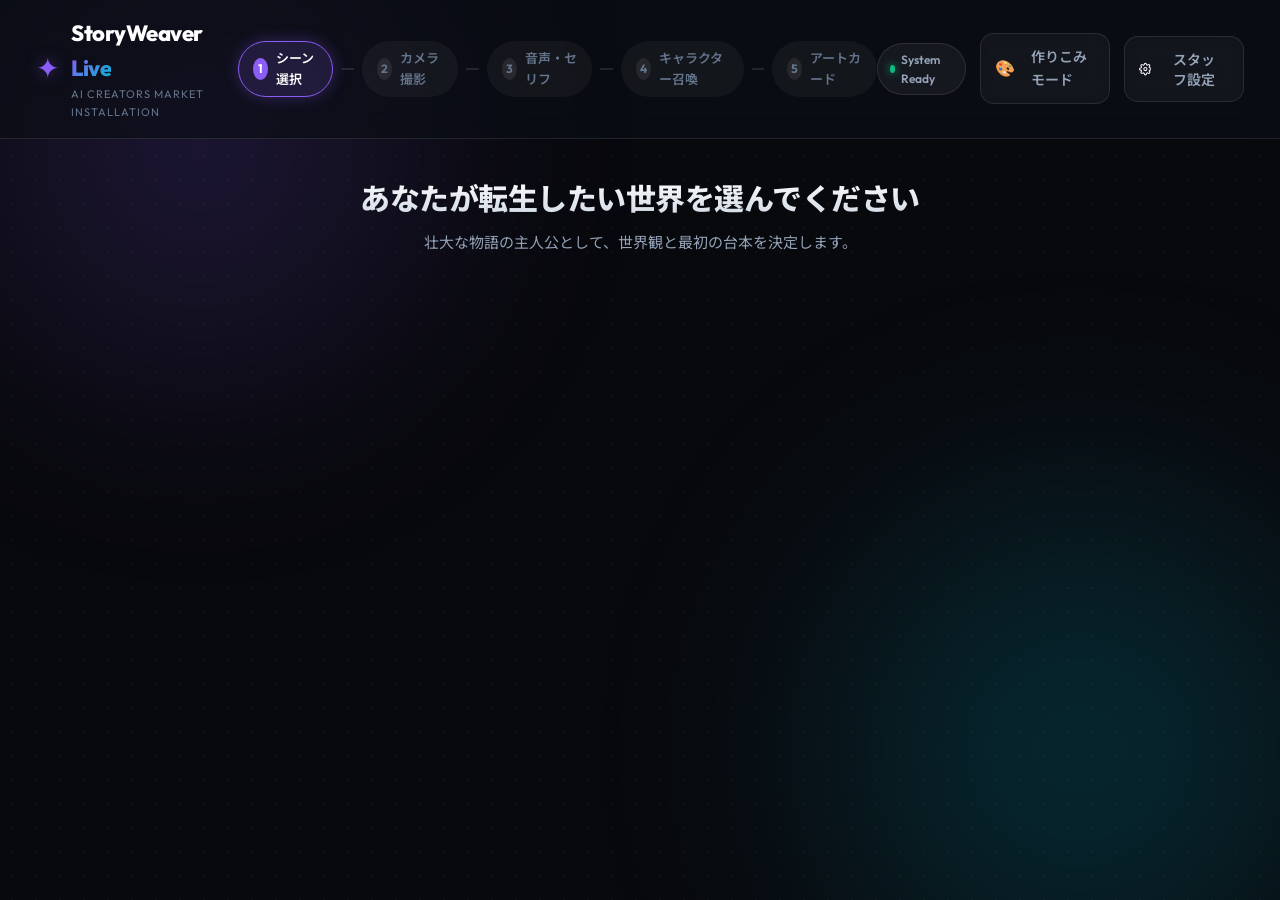
==== static/index.html @ 919676be "feat: Phase 3 FastAPI 2段階API (Gate 3 ALL PASS)・Phase 4 UI/作りこみワークベンチ・12感情モード・運用マニュアル追加、開発ログ第20-24期と現" ====
<!DOCTYPE html>
<html lang="ja">
<head>
  <meta charset="UTF-8">
  <meta name="viewport" content="width=device-width, initial-scale=1.0">
  <title>StoryWeaver Live — リアルタイム顔転生＆台本朗読AIインスタレーション</title>
  <meta name="description" content="来場者の顔写真と発話音声からリアルタイムにアニメ調キャラクターイラストとセリフ・朗読音声を同時生成する完全ローカル稼働型AIインスタレーション。">
  <link rel="preconnect" href="https://fonts.googleapis.com">
  <link rel="preconnect" href="https://fonts.gstatic.com" crossorigin>
  <link href="https://fonts.googleapis.com/css2?family=Outfit:wght@300;400;600;700;800&family=Noto+Sans+JP:wght@300;400;500;700;900&family=Shippori+Mincho:wght@600;800&display=swap" rel="stylesheet">
  <link rel="stylesheet" href="/static/style.css">
</head>
<body class="theme-dark">
  <div class="app-background">
    <div class="bg-gradient-orb orb-1"></div>
    <div class="bg-gradient-orb orb-2"></div>
    <div class="bg-noise"></div>
  </div>

  <!-- Header -->
  <header class="app-header">
    <div class="header-branding">
      <div class="brand-logo">
        <span class="logo-symbol">✦</span>
        <div class="logo-texts">
          <h1 class="logo-title">StoryWeaver <span>Live</span></h1>
          <span class="logo-sub">AI Creators Market Installation</span>
        </div>
      </div>
    </div>

    <!-- Step Progress Indicator -->
    <nav class="step-navigator" aria-label="体験進行ステップ">
      <ol class="step-list">
        <li class="step-item active" data-step="1">
          <span class="step-num">1</span>
          <span class="step-label">シーン選択</span>
        </li>
        <li class="step-connector"></li>
        <li class="step-item" data-step="2">
          <span class="step-num">2</span>
          <span class="step-label">カメラ撮影</span>
        </li>
        <li class="step-connector"></li>
        <li class="step-item" data-step="3">
          <span class="step-num">3</span>
          <span class="step-label">音声・セリフ</span>
        </li>
        <li class="step-connector"></li>
        <li class="step-item" data-step="4">
          <span class="step-num">4</span>
          <span class="step-label">キャラクター召喚</span>
        </li>
        <li class="step-connector"></li>
        <li class="step-item" data-step="5">
          <span class="step-num">5</span>
          <span class="step-label">アートカード</span>
        </li>
      </ol>
    </nav>

    <!-- Header Actions -->
    <div class="header-actions">
      <div id="vram-status-badge" class="badge badge-subtle">
        <span class="dot dot-success"></span>
        <span id="badge-system-text">System Ready</span>
      </div>
      <a href="/workbench" class="btn btn-icon btn-glass" title="画像の作りこみモード（ワークベンチ）" target="_blank" style="text-decoration:none;">
        <span style="font-size:16px;">🎨</span>
        <span class="btn-text">作りこみモード</span>
      </a>
      <button id="btn-open-staff-settings" class="btn btn-icon btn-glass" title="スタッフ用管理設定">
        <svg width="20" height="20" viewBox="0 0 24 24" fill="none" stroke="currentColor" stroke-width="2" stroke-linecap="round" stroke-linejoin="round">
          <circle cx="12" cy="12" r="3"></circle>
          <path d="M19.4 15a1.65 1.65 0 0 0 .33 1.82l.06.06a2 2 0 0 1 0 2.83 2 2 0 0 1-2.83 0l-.06-.06a1.65 1.65 0 0 0-1.82-.33 1.65 1.65 0 0 0-1 1.51V21a2 2 0 0 1-2 2 2 2 0 0 1-2-2v-.09A1.65 1.65 0 0 0 9 19.4a1.65 1.65 0 0 0-1.82.33l-.06.06a2 2 0 0 1-2.83 0 2 2 0 0 1 0-2.83l.06-.06a1.65 1.65 0 0 0 .33-1.82 1.65 1.65 0 0 0-1.51-1H3a2 2 0 0 1-2-2 2 2 0 0 1 2-2h.09A1.65 1.65 0 0 0 4.6 9a1.65 1.65 0 0 0-.33-1.82l-.06-.06a2 2 0 0 1 0-2.83 2 2 0 0 1 2.83 0l.06.06a1.65 1.65 0 0 0 1.82.33H9a1.65 1.65 0 0 0 1-1.51V3a2 2 0 0 1 2-2 2 2 0 0 1 2 2v.09a1.65 1.65 0 0 0 1 1.51 1.65 1.65 0 0 0 1.82-.33l.06-.06a2 2 0 0 1 2.83 0 2 2 0 0 1 0 2.83l-.06.06a1.65 1.65 0 0 0-.33 1.82V9a1.65 1.65 0 0 0 1.51 1H21a2 2 0 0 1 2 2 2 2 0 0 1-2 2h-.09a1.65 1.65 0 0 0-1.51 1z"></path>
        </svg>
        <span class="btn-text">スタッフ設定</span>
      </button>
    </div>
  </header>

  <!-- Main Wizard Content -->
  <main class="wizard-container">

    <!-- STEP 1: シーン選択 -->
    <section id="step-1-scene" class="wizard-step active">
      <div class="step-header text-center">
        <h2 class="step-title">あなたが転生したい世界を選んでください</h2>
        <p class="step-desc">壮大な物語の主人公として、世界観と最初の台本を決定します。</p>
      </div>

      <div id="scenes-grid" class="scenes-grid">
        <!-- 動的描画 (JavaScript) -->
      </div>
    </section>

    <!-- STEP 2: カメラ撮影 -->
    <section id="step-2-camera" class="wizard-step">
      <div class="step-header text-center">
        <h2 class="step-title">カメラに顔を合わせて撮影してください</h2>
        <p class="step-desc">頭部と輪郭をガイド枠に合わせることで、アニメへの転生精度が格段に向上します。</p>
      </div>

      <div class="camera-stage">
        <div class="camera-viewfinder" id="camera-viewfinder">
          <video id="camera-video" autoplay playsinline muted></video>
          <canvas id="camera-canvas" class="hidden"></canvas>
          <img id="camera-snapshot-preview" class="hidden" alt="撮影プレビュー">

          <!-- 頭・肩ガイドオーバーレイ -->
          <div class="guide-overlay" id="guide-overlay">
            <svg class="guide-svg" viewBox="0 0 400 500" preserveAspectRatio="none">
              <!-- コーナーガイド -->
              <path class="guide-corner" d="M 30,70 L 30,30 L 70,30" />
              <path class="guide-corner" d="M 370,70 L 370,30 L 330,30" />
              <path class="guide-corner" d="M 30,430 L 30,470 L 70,470" />
              <path class="guide-corner" d="M 370,430 L 370,470 L 330,470" />
              
              <!-- 頭部シルエット（楕円） -->
              <ellipse cx="200" cy="180" rx="90" ry="120" class="guide-head" />
              <!-- 首・肩ライン -->
              <path d="M 160,290 C 140,340 70,370 20,410 L 20,490 L 380,490 L 380,410 C 330,370 260,340 240,290 Z" class="guide-shoulders" />
            </svg>
            <div class="guide-tip">
              <span class="guide-icon">👤</span>
              <span class="guide-text">枠に頭と肩を合わせて正面を向いてください</span>
            </div>
          </div>

          <!-- カウントダウン演出 -->
          <div id="camera-countdown" class="camera-countdown hidden">3</div>
        </div>

        <div class="camera-controls">
          <button id="btn-switch-camera" class="btn btn-secondary btn-icon" title="カメラ切替">
            <svg width="20" height="20" viewBox="0 0 24 24" fill="none" stroke="currentColor" stroke-width="2"><path d="M23 4v6h-6M1 20v-6h6M3.51 9a9 9 0 0 1 14.85-3.36L23 10M1 14l4.64 4.36A9 9 0 0 0 20.49 15"/></svg>
            <span>カメラ切替</span>
          </button>

          <button id="btn-take-photo" class="btn btn-primary btn-large btn-shutter">
            <span class="shutter-circle"></span>
            <span class="btn-text">撮影する</span>
          </button>

          <div id="camera-review-actions" class="review-actions hidden">
            <button id="btn-retake-photo" class="btn btn-glass">撮り直す</button>
            <button id="btn-confirm-photo" class="btn btn-primary btn-glow">この写真で決定 ➔</button>
          </div>
        </div>
      </div>
    </section>

    <!-- STEP 3: 台本表示・録音 ＆ セリフ編集 -->
    <section id="step-3-audio" class="wizard-step">
      <div class="step-header text-center">
        <h2 class="step-title">セリフを魂を込めて発声してください</h2>
        <p class="step-desc">声の熱量・感情・音量をAIがリアルタイム解析し、キャラクターの表情へと宿します。</p>
      </div>

      <!-- VLM 非同期解析中通知バナー -->
      <div id="vlm-status-banner" class="vlm-banner">
        <div class="spinner-small"></div>
        <span id="vlm-banner-text">裏側であなたの外見特徴（髪型・生え際・眼鏡）をAI解析中...</span>
      </div>

      <div class="audio-studio-layout">
        <!-- 左側: シーン情報 & 録音スタジオ -->
        <div class="studio-card audio-recorder-card">
          <div class="card-chip" id="current-scene-chip">シーン: 覚醒の剣士</div>

          <!-- 録音操作エリア -->
          <div class="recorder-core">
            <div class="record-pulse-container">
              <button id="btn-record-toggle" class="btn-record-main">
                <div class="record-icon-wrapper">
                  <svg class="icon-mic" width="36" height="36" viewBox="0 0 24 24" fill="none" stroke="currentColor" stroke-width="2" stroke-linecap="round" stroke-linejoin="round">
                    <path d="M12 2a3 3 0 0 0-3 3v7a3 3 0 0 0 6 0V5a3 3 0 0 0-3-3z"></path>
                    <path d="M19 10v2a7 7 0 0 1-14 0v-2"></path>
                    <line x1="12" y1="19" x2="12" y2="22"></line>
                    <line x1="8" y1="22" x2="16" y2="22"></line>
                  </svg>
                  <span class="icon-stop hidden">■</span>
                </div>
              </button>
            </div>

            <div class="record-status-label" id="record-status-label">マイクボタンを押して発声開始</div>
            <div class="record-timer" id="record-timer">00:00</div>

            <!-- リアルタイムオーディオビジュアライザー -->
            <div class="visualizer-wrapper">
              <canvas id="audio-visualizer-canvas" width="400" height="60"></canvas>
            </div>

            <!-- 音声解析結果バッジ (解析後表示) -->
            <div id="audio-analysis-result" class="audio-analysis-result hidden">
              <!-- 従来モード (standard) 表示 -->
              <div id="result-standard-container" class="result-standard-container">
                <div class="analysis-badge" id="emotion-badge">
                  <span class="badge-icon" id="emotion-badge-icon">🔥</span>
                  <span class="badge-label" id="emotion-badge-label">BURNING</span>
                </div>
                <div class="analysis-meter-info">
                  <span>ピーク音量: <strong id="analysis-rms-text">-10.2 dBFS</strong></span>
                  <span class="threshold-tag" id="analysis-threshold-tag">閾値突破</span>
                </div>
              </div>

              <!-- 12感情・色気モード (detailed_12) 表示 -->
              <div id="result-detailed-container" class="result-detailed-container hidden">
                <div class="detailed-emo-header">
                  <span class="detailed-title">✨ 検出された感情・色気（上位2特性）</span>
                  <span class="analysis-time-badge" id="detailed-analysis-time">0.3s</span>
                </div>

                <div class="top-emotions-row">
                  <!-- Top-1 感情 -->
                  <div class="top-emo-card primary-emo" id="top1-emo-card">
                    <div class="emo-card-header">
                      <span class="emo-card-rank">TOP 1</span>
                      <span class="emo-card-score"><strong id="top1-score">88.5</strong> pt</span>
                    </div>
                    <div class="emo-card-main">
                      <span class="emo-card-icon" id="top1-icon">💋</span>
                      <span class="emo-card-name" id="top1-name">色気・官能</span>
                    </div>
                    <div class="emo-bar-track">
                      <div class="emo-bar-fill primary-fill" id="top1-bar"></div>
                    </div>
                  </div>

                  <!-- Top-2 感情 -->
                  <div class="top-emo-card secondary-emo" id="top2-emo-card">
                    <div class="emo-card-header">
                      <span class="emo-card-rank">TOP 2</span>
                      <span class="emo-card-score"><strong id="top2-score">76.2</strong> pt</span>
                    </div>
                    <div class="emo-card-main">
                      <span class="emo-card-icon" id="top2-icon">💖</span>
                      <span class="emo-card-name" id="top2-name">愛情・親愛</span>
                    </div>
                    <div class="emo-bar-track">
                      <div class="emo-bar-fill secondary-fill" id="top2-bar"></div>
                    </div>
                  </div>
                </div>

                <!-- 詳細アコーディオン展開ボタン -->
                <button type="button" id="btn-toggle-detailed-metrics" class="btn btn-text btn-small btn-toggle-metrics">
                  <span>📊 7つの基礎指標 ＆ 12感情全スコアを表示</span>
                  <span class="accordion-arrow">▼</span>
                </button>

                <!-- 折りたたみ詳細パネル -->
                <div id="detailed-metrics-panel" class="detailed-metrics-panel hidden">
                  <div class="metrics-block">
                    <h5 class="metrics-block-title">7つの基礎指標 (基準=50pt)</h5>
                    <div class="f7-grid" id="f7-metrics-grid">
                      <!-- 動的描画 (JavaScript) -->
                    </div>
                  </div>

                  <div class="metrics-block">
                    <h5 class="metrics-block-title">12感情・色気スコア一覧</h5>
                    <div class="e12-list" id="e12-metrics-list">
                      <!-- 動的描画 (JavaScript) -->
                    </div>
                  </div>
                </div>
              </div>
            </div>
          </div>
        </div>

        <!-- 右側: セリフ確認・自由編集 -->
        <div class="studio-card script-editor-card">
          <div class="editor-header">
            <h3 class="editor-title">セリフの決定・自由編集</h3>
            <span class="editor-sub">音声認識テキストまたは手動タイピングで自由に修正できます</span>
          </div>

          <div class="script-input-wrapper">
            <textarea id="script-input-textarea" rows="4" placeholder="ここにセリフが表示・入力されます..."></textarea>
            <div class="script-tools">
              <button id="btn-reset-script" class="btn btn-text btn-small">初期台本に戻す</button>
              <span id="script-char-count" class="char-count">0 文字</span>
            </div>
          </div>

          <div class="editor-tips">
            <span class="tip-icon">💡</span>
            <span class="tip-text">感情を込めて大声で叫ぶと、より気迫に満ちた迫真のイラストに変化します！</span>
          </div>

          <div class="studio-actions">
            <button id="btn-back-to-camera" class="btn btn-glass">◀ 撮影に戻る</button>
            <button id="btn-start-generation" class="btn btn-primary btn-large btn-glow">この内容でキャラクターを召喚！ ➔</button>
          </div>
        </div>
      </div>
    </section>

    <!-- STEP 4: キャラクター召喚中（生成演出） -->
    <section id="step-4-generating" class="wizard-step">
      <div class="generating-stage">
        <!-- 召喚陣 / ルーンサークル -->
        <div class="magic-circle-container" id="magic-circle-container">
          <div class="magic-circle outer-ring"></div>
          <div class="magic-circle middle-runes"></div>
          <div class="magic-circle inner-star"></div>
          <div class="summon-orb" id="summon-orb">
            <div class="orb-core"></div>
            <div class="orb-particles"></div>
          </div>
        </div>

        <div class="generating-texts">
          <div class="emotion-glow-tag" id="generating-emotion-tag">🔥 BURNING MODE</div>
          <h2 class="generating-title" id="generating-status-title">顔特徴と魂のセリフを錬成中...</h2>
          <p class="generating-desc" id="generating-status-desc">Animagine XL & InstantID 高精細パイプラインが稼働しています（最大約2分）</p>

          <!-- プログレスバー -->
          <div class="progress-bar-track">
            <div class="progress-bar-fill" id="generating-progress-fill"></div>
          </div>

          <div class="pipeline-steps">
            <div class="p-step active" id="p-step-1">外見特徴抽出</div>
            <div class="p-arrow">➔</div>
            <div class="p-step active" id="p-step-2">音声・感情解析</div>
            <div class="p-arrow">➔</div>
            <div class="p-step running" id="p-step-3">SDXL 構図生成</div>
            <div class="p-arrow">➔</div>
            <div class="p-step" id="p-step-4">FaceDetailer 表情彫刻</div>
          </div>
        </div>
      </div>
    </section>

    <!-- STEP 5: 完成アートカード表示 ＆ 保存・印刷 -->
    <section id="step-5-card" class="wizard-step">
      <div class="step-header text-center no-print">
        <h2 class="step-title">あなたのアニメ転生キャラクターが誕生しました！</h2>
        <p class="step-desc">記念カードをダウンロード保存またはその場でプリントアウトできます。</p>
      </div>

      <div class="card-display-layout">
        <!-- アートカード本体（印刷対象） -->
        <div class="art-card" id="printable-art-card">
          <div class="card-inner-frame">
            <!-- イラスト部分 -->
            <div class="card-illustration-wrapper">
              <img id="generated-card-image" class="card-image" src="" alt="生成イラスト">
              <div class="card-emotion-watermark" id="card-emotion-badge">BURNING</div>
            </div>

            <!-- キャプション・セリフエリア -->
            <div class="card-caption-container">
              <div class="card-header-row">
                <span class="card-scene-title" id="card-scene-title">覚醒の剣士</span>
                <span class="card-brand">StoryWeaver Live</span>
              </div>
              <blockquote class="card-dialogue-quote">
                <span class="quote-mark">“</span>
                <span class="card-script-text" id="card-script-text">まだだ…俺は絶対に諦めない</span>
                <span class="quote-mark">”</span>
              </blockquote>
              <div class="card-footer-row">
                <span class="card-meta-date" id="card-meta-date">2026.10.23 AI Creators Market</span>
                <span class="card-meta-inst">Insta-ID: SW-7749</span>
              </div>
            </div>
          </div>
        </div>

        <!-- コントロールパネル -->
        <div class="card-actions-panel no-print">
          <div class="panel-section">
            <h3 class="panel-title">作品のお持ち帰り</h3>
            <div class="panel-buttons">
              <button id="btn-download-card" class="btn btn-primary btn-large btn-glow">
                <svg width="20" height="20" viewBox="0 0 24 24" fill="none" stroke="currentColor" stroke-width="2"><path d="M21 15v4a2 2 0 0 1-2 2H5a2 2 0 0 1-2-2v-4M7 10l5 5 5-5M12 15V3"/></svg>
                <span>PNG アートカード保存</span>
              </button>

              <button id="btn-print-card" class="btn btn-secondary btn-large">
                <svg width="20" height="20" viewBox="0 0 24 24" fill="none" stroke="currentColor" stroke-width="2"><polyline points="6 9 6 2 18 2 18 9"></polyline><path d="M6 18H4a2 2 0 0 1-2-2v-5a2 2 0 0 1 2-2h16a2 2 0 0 1 2 2v5a2 2 0 0 1-2 2h-2"></path><rect x="6" y="14" width="12" height="8"></rect></svg>
                <span>その場で印刷する</span>
              </button>
            </div>
          </div>

          <div class="panel-section">
            <h3 class="panel-title">次の来場者へ</h3>
            <button id="btn-restart-experience" class="btn btn-glass btn-large">
              <span>↻ もう一度あそぶ / 最初の画面へ</span>
            </button>
          </div>
        </div>
      </div>
    </section>

  </main>

  <!-- スタッフ用管理設定モーダル -->
  <div id="staff-modal" class="modal-backdrop hidden">
    <div class="modal-dialog">
      <div class="modal-header">
        <div class="modal-title-group">
          <h2 class="modal-title">⚙ スタッフ管理設定（現場調整用）</h2>
          <span class="modal-sub">シーンプロンプト編集・マイク閾値キャリブレーション</span>
        </div>
        <button id="btn-close-staff-modal" class="btn-close" aria-label="閉じる">&times;</button>
      </div>

      <div class="modal-tabs">
        <button class="modal-tab active" data-tab="tab-devices">マイク ＆ カメラ設定</button>
        <button class="modal-tab" data-tab="tab-scenes">シーン作り込み (CRUD)</button>
        <button class="modal-tab" data-tab="tab-system">システム稼働状態</button>
      </div>

      <div class="modal-body">
        <!-- タブ1: デバイス & マイク設定 -->
        <div id="tab-devices" class="tab-pane active">
          <div class="form-group">
            <label for="select-camera" class="form-label">使用カメラ (videoinput)</label>
            <select id="select-camera" class="form-select"></select>
          </div>

          <div class="form-group">
            <label for="select-mic" class="form-label">使用マイク (audioinput)</label>
            <select id="select-mic" class="form-select"></select>
          </div>

          <!-- 感情分析モード設定 -->
          <div class="form-group mode-selection-group">
            <label for="select-emotion-mode" class="form-label">感情分析エンジン・モード切替</label>
            <select id="select-emotion-mode" class="form-select">
              <option value="standard">従来モード（SenseVoice + 声量5段階判定：BURNING / COOL等）</option>
              <option value="detailed_12">詳細12感情モード（3次元VAD + openSMILE eGeMAPSv02：色気・官能／慈愛等）</option>
            </select>
            <span class="form-hint">※ 「詳細12感情モード」を選択すると、息漏れ・声の柔らかさ・覚醒度から12種類の微細な感情・色気を解析しプロンプトへ反映します。</span>
          </div>

          <div class="calibration-box">
            <h4 class="calib-title">🎙 マイク音量キャリブレーション ＆ BURNING 閾値調整 (従来モード用)</h4>
            <p class="calib-desc">スタッフが実際にマイクへ発声し、どの音量で BURNING（昇格）に判定されるかをテストします。</p>

            <div class="mic-level-meter-wrapper">
              <div class="meter-labels">
                <span>-60 dBFS</span>
                <span id="meter-threshold-label">-12.0 dBFS (閾値)</span>
                <span>0 dBFS</span>
              </div>
              <div class="meter-track">
                <div id="meter-fill" class="meter-fill"></div>
                <div id="meter-threshold-marker" class="meter-threshold-marker"></div>
              </div>
              <div class="meter-readout">
                <span>現在音量: <strong id="meter-current-db">-60.0</strong> dBFS</span>
                <span id="meter-live-verdict" class="verdict-tag verdict-cool">COOL判定</span>
              </div>
            </div>

            <div class="slider-group">
              <label for="slider-burning-threshold" class="slider-label">
                <span>BURNING 昇格閾値: <strong id="slider-threshold-val">-12.0</strong> dBFS</span>
                <span class="slider-hint">（値を下げると小さい声でも BURNING になりやすくなります）</span>
              </label>
              <input type="range" id="slider-burning-threshold" min="-30" max="-5" step="0.5" value="-12">
            </div>

            <button id="btn-save-threshold" class="btn btn-primary">設定を保存 (config.json)</button>
          </div>

          <!-- 12感情棒読みベースライン登録ボックス -->
          <div class="calibration-box baseline-box" id="baseline-calibration-box">
            <h4 class="calib-title">🎯 12感情・色気スコア用 棒読み基準値（ベースライン）登録</h4>
            <p class="calib-desc">
              「詳細12感情モード」では、この棒読み基準値を「50点」とし、来場者の声の変化（吐息・柔らかさ・熱量）を測定します。<br>
              マイクボタンを押し、感情を込めずに平坦なトーンで3.5秒間セリフを発声してください。
            </p>

            <div class="baseline-status-card" id="baseline-status-card">
              <div class="baseline-meta-row">
                <span>登録状態: <strong id="baseline-status-text" class="text-success">登録済み</strong></span>
                <span id="baseline-updated-at" class="meta-sub">最終更新: 未登録</span>
              </div>
              <div class="baseline-preview-chips" id="baseline-preview-chips">
                <!-- JavaScriptで主要基準値を表示 -->
              </div>
            </div>

            <div class="baseline-action-row">
              <button id="btn-record-baseline" class="btn btn-secondary btn-icon">
                <span class="btn-rec-dot"></span>
                <span id="btn-record-baseline-text">マイクで棒読みを録音・登録 (3.5秒)</span>
              </button>
              <div id="baseline-record-progress" class="baseline-progress hidden">
                <div class="spinner-small"></div>
                <span id="baseline-progress-text">録音中... 残り 3 秒</span>
              </div>
            </div>
          </div>
        </div>

        <!-- タブ2: シーン管理 (CRUD) -->
        <div id="tab-scenes" class="tab-pane">
          <div class="scenes-admin-header">
            <span class="admin-caption">展示シーン一覧の追加・編集・削除</span>
            <button id="btn-add-new-scene" class="btn btn-secondary btn-small">+ 新規シーン追加</button>
          </div>

          <div id="admin-scenes-list" class="admin-scenes-list">
            <!-- 動的描画 -->
          </div>

          <div class="admin-actions">
            <button id="btn-save-all-presets" class="btn btn-primary btn-large">シーン一覧を保存 (presets.json)</button>
          </div>
        </div>

        <!-- タブ3: システム情報 -->
        <div id="tab-system" class="tab-pane">
          <div class="sysinfo-grid">
            <div class="sysinfo-card">
              <span class="info-label">SenseVoiceSmall</span>
              <strong class="info-val text-success" id="info-sensevoice">CPU Ready (VRAM 0MB)</strong>
            </div>
            <div class="sysinfo-card">
              <span class="info-label">ComfyUI URL</span>
              <strong class="info-val" id="info-comfy-url">http://localhost:8188</strong>
            </div>
            <div class="sysinfo-card">
              <span class="info-label">Ollama モデル</span>
              <strong class="info-val" id="info-ollama-model">gemma4:e2b</strong>
            </div>
            <div class="sysinfo-card">
              <span class="info-label">アクティブセッション</span>
              <strong class="info-val" id="info-sessions-count">0</strong>
            </div>
          </div>
        </div>
      </div>
    </div>
  </div>

  <!-- 顔未検出アラートモーダル -->
  <div id="face-alert-modal" class="modal-backdrop hidden">
    <div class="modal-dialog modal-dialog-small alert-dialog">
      <div class="alert-icon">⚠️</div>
      <h3 class="alert-title">顔が検出できませんでした</h3>
      <p class="alert-desc">
        お顔が枠の外にあるか、暗さや手で隠れている可能性があります。<br>
        頭と肩のガイド枠の中央に顔を合わせて、もう一度撮影してください。
      </p>
      <div class="alert-actions">
        <button id="btn-alert-retry" class="btn btn-primary btn-large btn-glow">もう一度撮影する</button>
      </div>
    </div>
  </div>

  <!-- Toast Notification Container -->
  <div id="toast-container" class="toast-container"></div>

  <script src="/static/app.js"></script>
</body>
</html>
---- static/style.css ----
/* ==========================================================================
   StoryWeaver Live — Design System & Stylesheet (v4.0)
   ========================================================================== */

:root {
  /* Color Palette */
  --bg-dark: #08090d;
  --bg-card: rgba(18, 20, 29, 0.75);
  --bg-card-hover: rgba(28, 32, 48, 0.85);
  --bg-glass: rgba(255, 255, 255, 0.04);
  --border-glass: rgba(255, 255, 255, 0.1);
  --border-glow: rgba(139, 92, 246, 0.4);

  --primary: #8b5cf6;
  --primary-glow: rgba(139, 92, 246, 0.5);
  --primary-hover: #7c3aed;
  
  --accent-cyan: #06b6d4;
  --accent-cyan-glow: rgba(6, 182, 212, 0.4);
  
  --accent-burning: #f97316;
  --accent-burning-glow: rgba(249, 115, 22, 0.5);
  
  --accent-joyful: #eab308;
  --accent-emotional: #3b82f6;
  --accent-cool: #10b981;

  --text-main: #f8fafc;
  --text-sub: #94a3b8;
  --text-dim: #64748b;

  /* Typography */
  --font-main: 'Outfit', 'Noto Sans JP', -apple-system, BlinkMacSystemFont, sans-serif;
  --font-serif: 'Shippori Mincho', serif;

  /* Transitions & Shadows */
  --radius-sm: 8px;
  --radius-md: 14px;
  --radius-lg: 20px;
  --radius-full: 9999px;
  --transition: all 0.25s cubic-bezier(0.16, 1, 0.3, 1);
  --shadow-subtle: 0 4px 20px rgba(0, 0, 0, 0.4);
  --shadow-glow: 0 0 35px var(--primary-glow);
}

*, *::before, *::after {
  box-sizing: border-box;
  margin: 0;
  padding: 0;
}

body {
  font-family: var(--font-main);
  background-color: var(--bg-dark);
  color: var(--text-main);
  min-height: 100vh;
  overflow-x: hidden;
  position: relative;
  line-height: 1.6;
}

/* Background Ambient Glow */
.app-background {
  position: fixed;
  inset: 0;
  pointer-events: none;
  z-index: 0;
  overflow: hidden;
}

.bg-gradient-orb {
  position: absolute;
  border-radius: 50%;
  filter: blur(120px);
  opacity: 0.28;
  animation: orbFloat 20s infinite alternate ease-in-out;
}

.orb-1 {
  width: 600px;
  height: 600px;
  background: radial-gradient(circle, var(--primary) 0%, transparent 70%);
  top: -150px;
  left: -100px;
}

.orb-2 {
  width: 700px;
  height: 700px;
  background: radial-gradient(circle, var(--accent-cyan) 0%, transparent 70%);
  bottom: -200px;
  right: -150px;
  animation-duration: 25s;
}

@keyframes orbFloat {
  0% { transform: translate(0, 0) scale(1); }
  50% { transform: translate(60px, 40px) scale(1.08); }
  100% { transform: translate(-40px, 80px) scale(0.95); }
}

.bg-noise {
  position: absolute;
  inset: 0;
  opacity: 0.03;
  background-image: radial-gradient(#fff 1px, transparent 1px);
  background-size: 24px 24px;
}

/* Header */
.app-header {
  position: relative;
  z-index: 10;
  display: flex;
  align-items: center;
  justify-content: space-between;
  padding: 16px 36px;
  background: rgba(12, 14, 22, 0.65);
  backdrop-filter: blur(16px);
  border-bottom: 1px solid var(--border-glass);
}

.header-branding {
  display: flex;
  align-items: center;
  gap: 16px;
}

.brand-logo {
  display: flex;
  align-items: center;
  gap: 12px;
}

.logo-symbol {
  font-size: 28px;
  color: var(--primary);
  text-shadow: 0 0 16px var(--primary-glow);
  animation: pulseSymbol 3s infinite alternate;
}

@keyframes pulseSymbol {
  from { transform: scale(0.95); opacity: 0.8; }
  to { transform: scale(1.1); opacity: 1; text-shadow: 0 0 24px var(--accent-cyan); }
}

.logo-title {
  font-size: 22px;
  font-weight: 800;
  letter-spacing: -0.5px;
  color: #fff;
}

.logo-title span {
  background: linear-gradient(135deg, var(--primary), var(--accent-cyan));
  -webkit-background-clip: text;
  -webkit-text-fill-color: transparent;
}

.logo-sub {
  display: block;
  font-size: 11px;
  color: var(--text-dim);
  text-transform: uppercase;
  letter-spacing: 1px;
}

/* Step Navigator */
.step-navigator {
  display: flex;
  align-items: center;
}

.step-list {
  display: flex;
  align-items: center;
  list-style: none;
  gap: 8px;
}

.step-item {
  display: flex;
  align-items: center;
  gap: 8px;
  padding: 6px 14px;
  border-radius: var(--radius-full);
  background: var(--bg-glass);
  border: 1px solid transparent;
  color: var(--text-dim);
  font-size: 13px;
  font-weight: 600;
  transition: var(--transition);
}

.step-num {
  width: 22px;
  height: 22px;
  display: flex;
  align-items: center;
  justify-content: center;
  border-radius: 50%;
  background: rgba(255, 255, 255, 0.08);
  font-size: 12px;
  font-weight: 700;
}

.step-item.active {
  background: rgba(139, 92, 246, 0.15);
  border-color: var(--primary);
  color: #fff;
  box-shadow: 0 0 15px rgba(139, 92, 246, 0.3);
}

.step-item.active .step-num {
  background: var(--primary);
  color: #fff;
}

.step-item.completed {
  color: var(--text-sub);
  border-color: rgba(255, 255, 255, 0.1);
}

.step-item.completed .step-num {
  background: var(--accent-cool);
  color: #fff;
}

.step-connector {
  width: 18px;
  height: 2px;
  background: rgba(255, 255, 255, 0.1);
}

/* Header Actions */
.header-actions {
  display: flex;
  align-items: center;
  gap: 14px;
}

.badge {
  display: inline-flex;
  align-items: center;
  gap: 6px;
  padding: 6px 12px;
  border-radius: var(--radius-full);
  font-size: 12px;
  font-weight: 600;
}

.badge-subtle {
  background: rgba(255, 255, 255, 0.05);
  border: 1px solid var(--border-glass);
  color: var(--text-sub);
}

.dot {
  width: 8px;
  height: 8px;
  border-radius: 50%;
}

.dot-success {
  background: var(--accent-cool);
  box-shadow: 0 0 8px var(--accent-cool);
}

/* Buttons */
.btn {
  display: inline-flex;
  align-items: center;
  justify-content: center;
  gap: 8px;
  padding: 10px 20px;
  border-radius: var(--radius-md);
  font-family: inherit;
  font-size: 14px;
  font-weight: 600;
  cursor: pointer;
  border: 1px solid transparent;
  transition: var(--transition);
  outline: none;
  text-decoration: none;
}

.btn-primary {
  background: linear-gradient(135deg, var(--primary), var(--primary-hover));
  color: #fff;
  box-shadow: 0 4px 15px rgba(139, 92, 246, 0.35);
}

.btn-primary:hover {
  transform: translateY(-2px);
  box-shadow: 0 6px 25px rgba(139, 92, 246, 0.55);
}

.btn-secondary {
  background: rgba(255, 255, 255, 0.08);
  border-color: var(--border-glass);
  color: #fff;
}

.btn-secondary:hover {
  background: rgba(255, 255, 255, 0.15);
  transform: translateY(-1px);
}

.btn-glass {
  background: var(--bg-glass);
  border: 1px solid var(--border-glass);
  color: var(--text-main);
  backdrop-filter: blur(10px);
}

.btn-glass:hover {
  background: rgba(255, 255, 255, 0.12);
  border-color: rgba(255, 255, 255, 0.25);
}

.btn-text {
  background: transparent;
  color: var(--text-sub);
  padding: 4px 8px;
}

.btn-text:hover {
  color: #fff;
}

.btn-large {
  padding: 14px 28px;
  font-size: 16px;
  border-radius: var(--radius-md);
}

.btn-small {
  padding: 6px 12px;
  font-size: 12px;
}

.btn-icon {
  padding: 8px 14px;
}

.btn-glow {
  position: relative;
  overflow: hidden;
}

.btn-glow::after {
  content: '';
  position: absolute;
  top: -50%;
  left: -50%;
  width: 200%;
  height: 200%;
  background: linear-gradient(60deg, transparent, rgba(255, 255, 255, 0.2), transparent);
  transform: rotate(30deg);
  animation: shineSweep 4s infinite ease-in-out;
}

@keyframes shineSweep {
  0% { transform: translateX(-150%) rotate(30deg); }
  25%, 100% { transform: translateX(150%) rotate(30deg); }
}

/* Wizard Container */
.wizard-container {
  position: relative;
  z-index: 5;
  max-width: 1200px;
  margin: 0 auto;
  padding: 36px 24px 60px;
}

.wizard-step {
  display: none;
  animation: stepFadeIn 0.35s cubic-bezier(0.16, 1, 0.3, 1) forwards;
}

.wizard-step.active {
  display: block;
}

@keyframes stepFadeIn {
  from { opacity: 0; transform: translateY(14px); }
  to { opacity: 1; transform: translateY(0); }
}

.step-header {
  margin-bottom: 32px;
}

.step-header.text-center {
  text-align: center;
}

.step-title {
  font-size: 30px;
  font-weight: 800;
  letter-spacing: -0.5px;
  margin-bottom: 8px;
  background: linear-gradient(180deg, #fff 0%, #cbd5e1 100%);
  -webkit-background-clip: text;
  -webkit-text-fill-color: transparent;
}

.step-desc {
  font-size: 15px;
  color: var(--text-sub);
}

/* STEP 1: Scenes Grid */
.scenes-grid {
  display: grid;
  grid-template-columns: repeat(auto-fit, minmax(270px, 1fr));
  gap: 24px;
}

.scene-card {
  position: relative;
  background: var(--bg-card);
  border: 1px solid var(--border-glass);
  border-radius: var(--radius-lg);
  padding: 24px;
  display: flex;
  flex-direction: column;
  justify-content: space-between;
  backdrop-filter: blur(20px);
  transition: var(--transition);
  cursor: pointer;
  overflow: hidden;
}

.scene-card::before {
  content: '';
  position: absolute;
  inset: 0;
  border-radius: inherit;
  padding: 2px;
  background: linear-gradient(135deg, transparent, var(--border-glow), transparent);
  -webkit-mask: linear-gradient(#fff 0 0) content-box, linear-gradient(#fff 0 0);
  -webkit-mask-composite: xor;
  mask-composite: exclude;
  opacity: 0;
  transition: var(--transition);
}

.scene-card:hover {
  transform: translateY(-6px);
  background: var(--bg-card-hover);
  box-shadow: 0 16px 36px rgba(0, 0, 0, 0.5), 0 0 25px rgba(139, 92, 246, 0.25);
  border-color: rgba(139, 92, 246, 0.5);
}

.scene-card:hover::before {
  opacity: 1;
}

.scene-card-top {
  margin-bottom: 18px;
}

.scene-card-id {
  display: inline-block;
  font-size: 11px;
  font-weight: 700;
  text-transform: uppercase;
  color: var(--accent-cyan);
  background: rgba(6, 182, 212, 0.12);
  padding: 3px 8px;
  border-radius: var(--radius-sm);
  margin-bottom: 10px;
}

.scene-card-name {
  font-size: 20px;
  font-weight: 700;
  color: #fff;
  margin-bottom: 10px;
}

.scene-card-prompt-preview {
  font-size: 12px;
  color: var(--text-dim);
  display: -webkit-box;
  -webkit-line-clamp: 2;
  -webkit-box-orient: vertical;
  overflow: hidden;
  margin-bottom: 12px;
}

.scene-card-script-box {
  background: rgba(0, 0, 0, 0.35);
  border: 1px solid rgba(255, 255, 255, 0.05);
  border-left: 3px solid var(--primary);
  border-radius: var(--radius-sm);
  padding: 10px 14px;
  font-size: 13px;
  font-style: italic;
  color: #e2e8f0;
}

.scene-card-bottom {
  margin-top: 20px;
}

.scene-select-btn {
  width: 100%;
}

/* STEP 2: Camera Viewfinder & Guides */
.camera-stage {
  max-width: 600px;
  margin: 0 auto;
  display: flex;
  flex-direction: column;
  align-items: center;
  gap: 24px;
}

.camera-viewfinder {
  position: relative;
  width: 100%;
  aspect-ratio: 4 / 5;
  background: #000;
  border-radius: var(--radius-lg);
  border: 2px solid var(--border-glass);
  box-shadow: 0 12px 40px rgba(0, 0, 0, 0.6);
  overflow: hidden;
}

#camera-video,
#camera-snapshot-preview {
  width: 100%;
  height: 100%;
  object-fit: cover;
  transform: scaleX(-1); /* 自撮り用ミラー表示 */
}

/* ガイドオーバーレイ */
.guide-overlay {
  position: absolute;
  inset: 0;
  pointer-events: none;
  display: flex;
  flex-direction: column;
  justify-content: space-between;
  padding: 20px;
}

.guide-svg {
  position: absolute;
  inset: 0;
  width: 100%;
  height: 100%;
}

.guide-corner {
  stroke: var(--accent-cyan);
  stroke-width: 3;
  fill: none;
  stroke-linecap: round;
}

.guide-head {
  stroke: rgba(255, 255, 255, 0.4);
  stroke-width: 2;
  stroke-dasharray: 6 6;
  fill: rgba(139, 92, 246, 0.04);
}

.guide-shoulders {
  stroke: rgba(255, 255, 255, 0.35);
  stroke-width: 2;
  stroke-dasharray: 6 6;
  fill: rgba(6, 182, 212, 0.03);
}

.guide-tip {
  position: absolute;
  bottom: 20px;
  left: 50%;
  transform: translateX(-50%);
  background: rgba(15, 23, 42, 0.85);
  backdrop-filter: blur(10px);
  border: 1px solid var(--border-glass);
  border-radius: var(--radius-full);
  padding: 8px 18px;
  display: flex;
  align-items: center;
  gap: 8px;
  font-size: 13px;
  color: #fff;
  white-space: nowrap;
  box-shadow: 0 4px 16px rgba(0, 0, 0, 0.5);
}

.camera-controls {
  display: flex;
  align-items: center;
  justify-content: center;
  gap: 20px;
  width: 100%;
}

.btn-shutter {
  display: flex;
  align-items: center;
  gap: 12px;
  padding: 16px 36px;
  font-size: 18px;
  border-radius: var(--radius-full);
}

.shutter-circle {
  width: 18px;
  height: 18px;
  border-radius: 50%;
  background: #fff;
  box-shadow: 0 0 10px #fff;
}

.review-actions {
  display: flex;
  gap: 16px;
}

/* STEP 3: Audio Studio */
.vlm-banner {
  max-width: 860px;
  margin: 0 auto 24px;
  padding: 12px 20px;
  background: rgba(139, 92, 246, 0.12);
  border: 1px solid rgba(139, 92, 246, 0.3);
  border-radius: var(--radius-md);
  display: flex;
  align-items: center;
  justify-content: center;
  gap: 12px;
  font-size: 14px;
  color: #c4b5fd;
  animation: bannerPulse 2s infinite alternate ease-in-out;
}

@keyframes bannerPulse {
  from { opacity: 0.8; }
  to { opacity: 1; border-color: rgba(139, 92, 246, 0.6); }
}

.spinner-small {
  width: 18px;
  height: 18px;
  border: 2px solid rgba(139, 92, 246, 0.3);
  border-top-color: var(--primary);
  border-radius: 50%;
  animation: spin 0.8s linear infinite;
}

.audio-studio-layout {
  display: grid;
  grid-template-columns: 1fr 1.2fr;
  gap: 28px;
  max-width: 960px;
  margin: 0 auto;
}

.studio-card {
  background: var(--bg-card);
  border: 1px solid var(--border-glass);
  border-radius: var(--radius-lg);
  padding: 28px;
  backdrop-filter: blur(20px);
  box-shadow: var(--shadow-subtle);
}

.card-chip {
  display: inline-block;
  background: rgba(255, 255, 255, 0.08);
  padding: 4px 12px;
  border-radius: var(--radius-full);
  font-size: 12px;
  font-weight: 700;
  color: var(--accent-cyan);
  margin-bottom: 20px;
}

.recorder-core {
  display: flex;
  flex-direction: column;
  align-items: center;
  gap: 16px;
  text-align: center;
}

.record-pulse-container {
  position: relative;
  width: 110px;
  height: 110px;
  display: flex;
  align-items: center;
  justify-content: center;
}

.btn-record-main {
  width: 88px;
  height: 88px;
  border-radius: 50%;
  background: linear-gradient(135deg, #ef4444, #dc2626);
  border: 4px solid rgba(255, 255, 255, 0.2);
  color: #fff;
  cursor: pointer;
  display: flex;
  align-items: center;
  justify-content: center;
  transition: var(--transition);
  box-shadow: 0 0 30px rgba(239, 68, 68, 0.4);
  outline: none;
}

.btn-record-main:hover {
  transform: scale(1.05);
  box-shadow: 0 0 40px rgba(239, 68, 68, 0.6);
}

.btn-record-main.recording {
  background: linear-gradient(135deg, #f97316, #ea580c);
  animation: recordingPulse 1.2s infinite;
}

@keyframes recordingPulse {
  0% { transform: scale(1); box-shadow: 0 0 20px rgba(249, 115, 22, 0.6); }
  50% { transform: scale(1.12); box-shadow: 0 0 50px rgba(249, 115, 22, 0.9); }
  100% { transform: scale(1); box-shadow: 0 0 20px rgba(249, 115, 22, 0.6); }
}

.record-status-label {
  font-size: 15px;
  font-weight: 700;
  color: #fff;
}

.record-timer {
  font-size: 24px;
  font-weight: 800;
  font-variant-numeric: tabular-nums;
  color: var(--accent-cyan);
}

.visualizer-wrapper {
  width: 100%;
  height: 60px;
  background: rgba(0, 0, 0, 0.4);
  border-radius: var(--radius-sm);
  overflow: hidden;
  border: 1px solid var(--border-glass);
}

#audio-visualizer-canvas {
  width: 100%;
  height: 100%;
}

.audio-analysis-result {
  width: 100%;
  background: rgba(0, 0, 0, 0.35);
  border-radius: var(--radius-md);
  padding: 12px 16px;
  display: flex;
  align-items: center;
  justify-content: space-between;
  border: 1px solid rgba(255, 255, 255, 0.08);
}

.analysis-badge {
  display: flex;
  align-items: center;
  gap: 8px;
  padding: 4px 12px;
  border-radius: var(--radius-full);
  font-weight: 800;
  font-size: 13px;
}

.badge-burning {
  background: rgba(249, 115, 22, 0.2);
  border: 1px solid var(--accent-burning);
  color: var(--accent-burning);
}

.badge-joyful {
  background: rgba(234, 179, 8, 0.2);
  border: 1px solid var(--accent-joyful);
  color: var(--accent-joyful);
}

.badge-emotional {
  background: rgba(59, 130, 246, 0.2);
  border: 1px solid var(--accent-emotional);
  color: var(--accent-emotional);
}

.badge-cool {
  background: rgba(16, 185, 129, 0.2);
  border: 1px solid var(--accent-cool);
  color: var(--accent-cool);
}

.analysis-meter-info {
  display: flex;
  align-items: center;
  gap: 10px;
  font-size: 12px;
  color: var(--text-sub);
}

.threshold-tag {
  background: rgba(249, 115, 22, 0.2);
  color: var(--accent-burning);
  padding: 2px 6px;
  border-radius: 4px;
  font-size: 11px;
  font-weight: 700;
}

/* Script Editor */
.script-editor-card {
  display: flex;
  flex-direction: column;
  justify-content: space-between;
}

.editor-title {
  font-size: 18px;
  font-weight: 700;
  color: #fff;
}

.editor-sub {
  font-size: 12px;
  color: var(--text-dim);
}

.script-input-wrapper {
  margin: 16px 0;
  position: relative;
}

#script-input-textarea {
  width: 100%;
  padding: 16px;
  background: rgba(0, 0, 0, 0.5);
  border: 1px solid var(--border-glass);
  border-radius: var(--radius-md);
  color: #fff;
  font-family: inherit;
  font-size: 16px;
  line-height: 1.6;
  resize: vertical;
  transition: var(--transition);
  outline: none;
}

#script-input-textarea:focus {
  border-color: var(--primary);
  box-shadow: 0 0 16px rgba(139, 92, 246, 0.35);
}

.script-tools {
  display: flex;
  justify-content: space-between;
  align-items: center;
  margin-top: 6px;
  font-size: 12px;
  color: var(--text-dim);
}

.editor-tips {
  display: flex;
  align-items: flex-start;
  gap: 8px;
  background: rgba(255, 255, 255, 0.03);
  border-radius: var(--radius-sm);
  padding: 10px 14px;
  font-size: 12px;
  color: var(--text-sub);
  margin-bottom: 20px;
}

.studio-actions {
  display: flex;
  justify-content: space-between;
  align-items: center;
  gap: 14px;
}

/* STEP 4: Generating Summoning Stage */
.generating-stage {
  max-width: 600px;
  margin: 40px auto 0;
  text-align: center;
  display: flex;
  flex-direction: column;
  align-items: center;
  gap: 32px;
}

.magic-circle-container {
  position: relative;
  width: 240px;
  height: 240px;
  display: flex;
  align-items: center;
  justify-content: center;
}

.magic-circle {
  position: absolute;
  border-radius: 50%;
  border: 2px dashed rgba(139, 92, 246, 0.4);
}

.outer-ring {
  width: 100%;
  height: 100%;
  border-width: 2px;
  border-color: var(--primary);
  animation: rotateCircle 18s linear infinite;
  box-shadow: 0 0 30px rgba(139, 92, 246, 0.3);
}

.middle-runes {
  width: 75%;
  height: 75%;
  border-color: var(--accent-cyan);
  border-style: dotted;
  animation: rotateCircleReverse 12s linear infinite;
}

.inner-star {
  width: 50%;
  height: 50%;
  border-color: #fff;
  opacity: 0.6;
  animation: rotateCircle 8s linear infinite;
}

.summon-orb {
  width: 50px;
  height: 50px;
  border-radius: 50%;
  background: radial-gradient(circle, #fff, var(--primary));
  box-shadow: 0 0 40px var(--primary-glow);
  animation: orbPulse 2s infinite alternate ease-in-out;
}

@keyframes rotateCircle {
  from { transform: rotate(0deg); }
  to { transform: rotate(360deg); }
}

@keyframes rotateCircleReverse {
  from { transform: rotate(360deg); }
  to { transform: rotate(0deg); }
}

@keyframes orbPulse {
  0% { transform: scale(0.85); box-shadow: 0 0 20px var(--primary-glow); }
  100% { transform: scale(1.15); box-shadow: 0 0 60px var(--accent-cyan); }
}

.emotion-glow-tag {
  display: inline-block;
  font-size: 14px;
  font-weight: 800;
  padding: 6px 16px;
  border-radius: var(--radius-full);
  margin-bottom: 12px;
  background: rgba(249, 115, 22, 0.2);
  border: 1px solid var(--accent-burning);
  color: var(--accent-burning);
  box-shadow: 0 0 20px var(--accent-burning-glow);
}

.generating-title {
  font-size: 26px;
  font-weight: 800;
  margin-bottom: 8px;
  color: #fff;
}

.generating-desc {
  font-size: 14px;
  color: var(--text-sub);
  margin-bottom: 24px;
}

.progress-bar-track {
  width: 100%;
  height: 8px;
  background: rgba(255, 255, 255, 0.08);
  border-radius: var(--radius-full);
  overflow: hidden;
  margin-bottom: 24px;
}

.progress-bar-fill {
  width: 10%;
  height: 100%;
  background: linear-gradient(90deg, var(--primary), var(--accent-cyan));
  border-radius: var(--radius-full);
  transition: width 0.4s ease;
  box-shadow: 0 0 14px var(--primary);
}

.pipeline-steps {
  display: flex;
  align-items: center;
  justify-content: center;
  gap: 8px;
  font-size: 12px;
}

.p-step {
  padding: 4px 10px;
  border-radius: var(--radius-sm);
  background: rgba(255, 255, 255, 0.05);
  color: var(--text-dim);
}

.p-step.active {
  background: rgba(16, 185, 129, 0.2);
  color: var(--accent-cool);
}

.p-step.running {
  background: rgba(139, 92, 246, 0.25);
  color: #fff;
  border: 1px solid var(--primary);
  animation: pulseStep 1s infinite alternate;
}

@keyframes pulseStep {
  from { opacity: 0.7; }
  to { opacity: 1; box-shadow: 0 0 10px var(--primary-glow); }
}

.p-arrow {
  color: var(--text-dim);
}

/* STEP 5: Completed Art Card */
.card-display-layout {
  display: grid;
  grid-template-columns: auto 340px;
  gap: 36px;
  align-items: start;
  justify-content: center;
  max-width: 960px;
  margin: 0 auto;
}

.art-card {
  width: 440px;
  background: linear-gradient(145deg, #181926, #0e0f17);
  border-radius: 18px;
  padding: 16px;
  box-shadow: 0 20px 60px rgba(0, 0, 0, 0.8), 0 0 40px rgba(139, 92, 246, 0.2);
  border: 1px solid rgba(255, 255, 255, 0.12);
  position: relative;
}

.card-inner-frame {
  display: flex;
  flex-direction: column;
  gap: 14px;
}

.card-illustration-wrapper {
  position: relative;
  width: 100%;
  aspect-ratio: 1 / 1;
  border-radius: 12px;
  overflow: hidden;
  background: #000;
  box-shadow: 0 6px 20px rgba(0, 0, 0, 0.6);
}

.card-image {
  width: 100%;
  height: 100%;
  object-fit: cover;
  display: block;
}

.card-emotion-watermark {
  position: absolute;
  top: 12px;
  right: 12px;
  background: rgba(0, 0, 0, 0.65);
  backdrop-filter: blur(8px);
  border: 1px solid rgba(255, 255, 255, 0.2);
  padding: 4px 10px;
  border-radius: var(--radius-full);
  font-size: 11px;
  font-weight: 800;
  letter-spacing: 1px;
  color: #fff;
}

.card-caption-container {
  padding: 6px 8px;
  display: flex;
  flex-direction: column;
  gap: 10px;
}

.card-header-row {
  display: flex;
  justify-content: space-between;
  align-items: center;
}

.card-scene-title {
  font-size: 16px;
  font-weight: 700;
  color: #fff;
  letter-spacing: 0.5px;
}

.card-brand {
  font-size: 11px;
  text-transform: uppercase;
  color: var(--primary);
  font-weight: 800;
  letter-spacing: 1px;
}

.card-dialogue-quote {
  font-family: var(--font-serif);
  font-size: 17px;
  font-weight: 600;
  line-height: 1.6;
  color: #f1f5f9;
  background: rgba(255, 255, 255, 0.04);
  padding: 12px 16px;
  border-radius: var(--radius-sm);
  border-left: 3px solid var(--accent-cyan);
}

.quote-mark {
  color: var(--accent-cyan);
  font-size: 20px;
}

.card-footer-row {
  display: flex;
  justify-content: space-between;
  font-size: 10px;
  color: var(--text-dim);
  text-transform: uppercase;
  letter-spacing: 0.5px;
  margin-top: 4px;
}

.card-actions-panel {
  display: flex;
  flex-direction: column;
  gap: 24px;
}

.panel-section {
  background: var(--bg-card);
  border: 1px solid var(--border-glass);
  border-radius: var(--radius-lg);
  padding: 24px;
  backdrop-filter: blur(20px);
}

.panel-title {
  font-size: 15px;
  font-weight: 700;
  color: var(--text-sub);
  margin-bottom: 14px;
}

.panel-buttons {
  display: flex;
  flex-direction: column;
  gap: 12px;
}

.panel-buttons .btn {
  width: 100%;
}

/* Modals */
.modal-backdrop {
  position: fixed;
  inset: 0;
  background: rgba(0, 0, 0, 0.75);
  backdrop-filter: blur(12px);
  z-index: 100;
  display: flex;
  align-items: center;
  justify-content: center;
  padding: 20px;
  animation: fadeIn 0.2s ease-out;
}

@keyframes fadeIn {
  from { opacity: 0; }
  to { opacity: 1; }
}

.modal-dialog {
  background: #11131c;
  border: 1px solid var(--border-glass);
  border-radius: var(--radius-lg);
  width: 100%;
  max-width: 680px;
  max-height: 90vh;
  display: flex;
  flex-direction: column;
  box-shadow: 0 24px 60px rgba(0, 0, 0, 0.9);
  overflow: hidden;
}

.modal-dialog-small {
  max-width: 440px;
}

.modal-header {
  display: flex;
  align-items: center;
  justify-content: space-between;
  padding: 20px 24px;
  border-bottom: 1px solid var(--border-glass);
}

.modal-title {
  font-size: 18px;
  font-weight: 700;
  color: #fff;
}

.modal-sub {
  font-size: 12px;
  color: var(--text-dim);
}

.btn-close {
  background: transparent;
  border: none;
  font-size: 26px;
  color: var(--text-sub);
  cursor: pointer;
  line-height: 1;
}

.btn-close:hover {
  color: #fff;
}

.modal-tabs {
  display: flex;
  border-bottom: 1px solid var(--border-glass);
  background: rgba(0, 0, 0, 0.2);
}

.modal-tab {
  flex: 1;
  padding: 12px 16px;
  background: transparent;
  border: none;
  border-bottom: 2px solid transparent;
  color: var(--text-sub);
  font-family: inherit;
  font-size: 13px;
  font-weight: 600;
  cursor: pointer;
  transition: var(--transition);
}

.modal-tab.active {
  color: #fff;
  border-bottom-color: var(--primary);
  background: rgba(139, 92, 246, 0.08);
}

.modal-body {
  padding: 24px;
  overflow-y: auto;
}

.tab-pane {
  display: none;
}

.tab-pane.active {
  display: block;
}

/* Form Styles */
.form-group {
  margin-bottom: 18px;
}

.form-label {
  display: block;
  font-size: 13px;
  font-weight: 600;
  color: var(--text-sub);
  margin-bottom: 6px;
}

.form-select, .form-input {
  width: 100%;
  padding: 10px 14px;
  background: rgba(0, 0, 0, 0.45);
  border: 1px solid var(--border-glass);
  border-radius: var(--radius-sm);
  color: #fff;
  font-family: inherit;
  font-size: 14px;
  outline: none;
}

.form-select:focus, .form-input:focus {
  border-color: var(--primary);
}

/* Audio Calibration Box */
.calibration-box {
  background: rgba(0, 0, 0, 0.35);
  border: 1px solid var(--border-glass);
  border-radius: var(--radius-md);
  padding: 20px;
  margin-top: 20px;
}

.calib-title {
  font-size: 15px;
  font-weight: 700;
  margin-bottom: 4px;
  color: #fff;
}

.calib-desc {
  font-size: 12px;
  color: var(--text-dim);
  margin-bottom: 16px;
}

.mic-level-meter-wrapper {
  margin-bottom: 20px;
}

.meter-labels {
  display: flex;
  justify-content: space-between;
  font-size: 11px;
  color: var(--text-dim);
  margin-bottom: 4px;
}

.meter-track {
  position: relative;
  width: 100%;
  height: 14px;
  background: #1a1d29;
  border-radius: var(--radius-full);
  overflow: hidden;
  border: 1px solid var(--border-glass);
}

.meter-fill {
  width: 0%;
  height: 100%;
  background: linear-gradient(90deg, var(--accent-cool) 0%, var(--accent-joyful) 60%, var(--accent-burning) 100%);
  transition: width 0.08s linear;
}

.meter-threshold-marker {
  position: absolute;
  top: 0;
  bottom: 0;
  width: 2px;
  background: #ff4757;
  box-shadow: 0 0 6px #ff4757;
  left: 80%; /* -12 dBFS position */
}

.meter-readout {
  display: flex;
  justify-content: space-between;
  align-items: center;
  margin-top: 8px;
  font-size: 13px;
}

.verdict-tag {
  padding: 2px 8px;
  border-radius: 4px;
  font-size: 11px;
  font-weight: 800;
}

.verdict-cool {
  background: rgba(16, 185, 129, 0.2);
  color: var(--accent-cool);
}

.verdict-burning {
  background: rgba(249, 115, 22, 0.3);
  color: var(--accent-burning);
  box-shadow: 0 0 10px var(--accent-burning-glow);
}

.slider-group {
  margin-bottom: 16px;
}

.slider-label {
  display: flex;
  justify-content: space-between;
  font-size: 13px;
  color: var(--text-sub);
  margin-bottom: 6px;
}

.slider-hint {
  font-size: 11px;
  color: var(--text-dim);
}

input[type="range"] {
  width: 100%;
  accent-color: var(--primary);
}

/* Scene Admin CRUD Table */
.scenes-admin-header {
  display: flex;
  justify-content: space-between;
  align-items: center;
  margin-bottom: 16px;
}

.admin-caption {
  font-size: 13px;
  color: var(--text-sub);
}

.admin-scenes-list {
  display: flex;
  flex-direction: column;
  gap: 14px;
  max-height: 400px;
  overflow-y: auto;
  margin-bottom: 20px;
}

.admin-scene-item {
  background: rgba(0, 0, 0, 0.3);
  border: 1px solid var(--border-glass);
  border-radius: var(--radius-sm);
  padding: 14px;
  display: flex;
  flex-direction: column;
  gap: 8px;
}

.admin-scene-row {
  display: flex;
  gap: 10px;
}

.admin-actions {
  display: flex;
  justify-content: flex-end;
}

/* System Info Grid */
.sysinfo-grid {
  display: grid;
  grid-template-columns: repeat(2, 1fr);
  gap: 14px;
}

.sysinfo-card {
  background: rgba(0, 0, 0, 0.3);
  border: 1px solid var(--border-glass);
  border-radius: var(--radius-sm);
  padding: 16px;
  display: flex;
  flex-direction: column;
  gap: 4px;
}

.info-label {
  font-size: 12px;
  color: var(--text-dim);
}

.info-val {
  font-size: 15px;
  color: #fff;
}

/* Alert Dialog */
.alert-dialog {
  text-align: center;
  padding: 32px 24px;
}

.alert-icon {
  font-size: 44px;
  margin-bottom: 12px;
}

.alert-title {
  font-size: 20px;
  font-weight: 800;
  color: #f87171;
  margin-bottom: 10px;
}

.alert-desc {
  font-size: 14px;
  color: var(--text-sub);
  margin-bottom: 24px;
  line-height: 1.6;
}

.alert-actions {
  display: flex;
  justify-content: center;
}

/* Toast Container */
.toast-container {
  position: fixed;
  bottom: 24px;
  right: 24px;
  z-index: 200;
  display: flex;
  flex-direction: column;
  gap: 10px;
}

.toast {
  background: rgba(15, 23, 42, 0.95);
  border: 1px solid var(--border-glass);
  color: #fff;
  padding: 12px 20px;
  border-radius: var(--radius-md);
  box-shadow: 0 10px 30px rgba(0, 0, 0, 0.5);
  font-size: 13px;
  font-weight: 600;
  display: flex;
  align-items: center;
  gap: 10px;
  animation: toastIn 0.25s ease-out;
}

@keyframes toastIn {
  from { opacity: 0; transform: translateY(12px); }
  to { opacity: 1; transform: translateY(0); }
}

.toast-success {
  border-left: 4px solid var(--accent-cool);
}

.toast-error {
  border-left: 4px solid #ef4444;
}

.hidden {
  display: none !important;
}

/* ==========================================================================
   12-Emotion & Sensuality Detailed UI Styles
   ========================================================================== */
.result-detailed-container {
  width: 100%;
  margin-top: 10px;
  display: flex;
  flex-direction: column;
  gap: 12px;
}

.detailed-emo-header {
  display: flex;
  justify-content: space-between;
  align-items: center;
  font-size: 13px;
  font-weight: 700;
  color: var(--text-main, #f8fafc);
}

.analysis-time-badge {
  font-size: 11px;
  padding: 2px 8px;
  border-radius: 12px;
  background: rgba(255, 255, 255, 0.08);
  color: var(--text-sub, #94a3b8);
}

.top-emotions-row {
  display: grid;
  grid-template-columns: 1fr 1fr;
  gap: 12px;
}

.top-emo-card {
  background: rgba(15, 23, 42, 0.6);
  border: 1px solid rgba(255, 255, 255, 0.1);
  border-radius: 12px;
  padding: 12px 14px;
  display: flex;
  flex-direction: column;
  gap: 8px;
  transition: all 0.3s cubic-bezier(0.16, 1, 0.3, 1);
  box-shadow: 0 4px 16px rgba(0, 0, 0, 0.3);
}

.top-emo-card.primary-emo {
  border-color: rgba(236, 72, 153, 0.5);
  background: linear-gradient(135deg, rgba(236, 72, 153, 0.12), rgba(15, 23, 42, 0.7));
  box-shadow: 0 0 20px rgba(236, 72, 153, 0.2);
}

.top-emo-card.secondary-emo {
  border-color: rgba(168, 85, 247, 0.4);
  background: linear-gradient(135deg, rgba(168, 85, 247, 0.1), rgba(15, 23, 42, 0.7));
}

.emo-card-header {
  display: flex;
  justify-content: space-between;
  align-items: center;
}

.emo-card-rank {
  font-size: 10px;
  font-weight: 800;
  letter-spacing: 0.05em;
  padding: 2px 6px;
  border-radius: 4px;
  background: rgba(255, 255, 255, 0.1);
}

.primary-emo .emo-card-rank {
  background: rgba(236, 72, 153, 0.3);
  color: #f472b6;
}

.secondary-emo .emo-card-rank {
  background: rgba(168, 85, 247, 0.3);
  color: #c084fc;
}

.emo-card-score {
  font-size: 14px;
  color: var(--text-sub, #94a3b8);
}

.emo-card-score strong {
  font-size: 18px;
  color: #fff;
  font-family: 'Outfit', sans-serif;
}

.emo-card-main {
  display: flex;
  align-items: center;
  gap: 8px;
}

.emo-card-icon {
  font-size: 24px;
}

.emo-card-name {
  font-size: 15px;
  font-weight: 700;
  color: #fff;
}

.emo-bar-track {
  width: 100%;
  height: 6px;
  background: rgba(255, 255, 255, 0.08);
  border-radius: 3px;
  overflow: hidden;
}

.emo-bar-fill {
  height: 100%;
  border-radius: 3px;
  transition: width 0.8s cubic-bezier(0.16, 1, 0.3, 1);
}

.emo-bar-fill.primary-fill {
  background: linear-gradient(90deg, #ec4899, #f43f5e);
  box-shadow: 0 0 10px rgba(236, 72, 153, 0.5);
}

.emo-bar-fill.secondary-fill {
  background: linear-gradient(90deg, #a855f7, #6366f1);
  box-shadow: 0 0 10px rgba(168, 85, 247, 0.5);
}

.btn-toggle-metrics {
  width: 100%;
  display: flex;
  justify-content: center;
  align-items: center;
  gap: 8px;
  color: var(--text-sub, #94a3b8);
  font-size: 12px;
  padding: 6px;
  margin-top: 4px;
  cursor: pointer;
  background: transparent;
  border: none;
  transition: color 0.2s;
}

.btn-toggle-metrics:hover {
  color: #fff;
}

.accordion-arrow {
  font-size: 10px;
  transition: transform 0.3s ease;
}

.btn-toggle-metrics.expanded .accordion-arrow {
  transform: rotate(180deg);
}

.detailed-metrics-panel {
  background: rgba(15, 23, 42, 0.5);
  border: 1px solid rgba(255, 255, 255, 0.08);
  border-radius: 12px;
  padding: 14px;
  display: flex;
  flex-direction: column;
  gap: 14px;
  animation: fadeIn 0.3s ease;
}

.metrics-block-title {
  font-size: 12px;
  font-weight: 700;
  color: var(--text-sub, #94a3b8);
  margin-bottom: 8px;
  letter-spacing: 0.03em;
}

/* 7基礎指標グリッド */
.f7-grid {
  display: grid;
  grid-template-columns: repeat(auto-fit, minmax(90px, 1fr));
  gap: 8px;
}

.f7-item {
  background: rgba(255, 255, 255, 0.04);
  border: 1px solid rgba(255, 255, 255, 0.05);
  border-radius: 8px;
  padding: 8px;
  display: flex;
  flex-direction: column;
  gap: 4px;
  text-align: center;
}

.f7-label {
  font-size: 10px;
  color: var(--text-dim, #64748b);
  text-transform: capitalize;
}

.f7-val {
  font-size: 13px;
  font-weight: 700;
  color: #fff;
  font-family: 'Outfit', sans-serif;
}

/* 12感情一覧リスト */
.e12-list {
  display: flex;
  flex-direction: column;
  gap: 6px;
  max-height: 180px;
  overflow-y: auto;
  padding-right: 4px;
}

.e12-row {
  display: flex;
  align-items: center;
  gap: 10px;
  font-size: 12px;
}

.e12-name {
  width: 100px;
  white-space: nowrap;
  overflow: hidden;
  text-overflow: ellipsis;
  color: #e2e8f0;
}

.e12-track {
  flex: 1;
  height: 6px;
  background: rgba(255, 255, 255, 0.06);
  border-radius: 3px;
  overflow: hidden;
}

.e12-fill {
  height: 100%;
  background: linear-gradient(90deg, #38bdf8, #818cf8);
  border-radius: 3px;
}

.e12-val {
  width: 48px;
  text-align: right;
  font-weight: 700;
  color: var(--text-sub, #94a3b8);
  font-family: 'Outfit', sans-serif;
}

/* ベースライン登録ボックス */
.baseline-box {
  margin-top: 16px;
  border-top: 1px dashed rgba(255, 255, 255, 0.15);
  padding-top: 16px;
}

.baseline-status-card {
  background: rgba(255, 255, 255, 0.04);
  border-radius: 8px;
  padding: 10px 14px;
  margin: 10px 0;
  display: flex;
  flex-direction: column;
  gap: 6px;
}

.baseline-meta-row {
  display: flex;
  justify-content: space-between;
  align-items: center;
  font-size: 13px;
}

.meta-sub {
  font-size: 11px;
  color: var(--text-dim, #64748b);
}

.baseline-preview-chips {
  display: flex;
  flex-wrap: wrap;
  gap: 6px;
  margin-top: 4px;
}

.b-chip {
  font-size: 10px;
  padding: 2px 6px;
  border-radius: 4px;
  background: rgba(255, 255, 255, 0.06);
  color: var(--text-sub, #94a3b8);
}

.baseline-action-row {
  display: flex;
  align-items: center;
  gap: 12px;
}

.btn-rec-dot {
  width: 10px;
  height: 10px;
  border-radius: 50%;
  background: #ef4444;
  display: inline-block;
  margin-right: 6px;
}

.baseline-progress {
  display: flex;
  align-items: center;
  gap: 8px;
  font-size: 12px;
  color: #38bdf8;
}

.mode-selection-group {
  margin-bottom: 20px;
}


/* ==========================================================================
   Print Layout (@media print) — Optimized for A5/Postcard Art Sheet
   ========================================================================== */
@media print {
  body {
    background: #fff !important;
    color: #000 !important;
  }

  .app-background,
  .app-header,
  .no-print,
  .modal-backdrop,
  .toast-container {
    display: none !important;
  }

  .wizard-container {
    padding: 0 !important;
    max-width: 100% !important;
  }

  .card-display-layout {
    display: block !important;
    max-width: 100% !important;
  }

  .art-card {
    width: 100% !important;
    max-width: 120mm !important;
    margin: 0 auto !important;
    background: #fff !important;
    color: #111 !important;
    box-shadow: none !important;
    border: 2px solid #222 !important;
    padding: 10mm !important;
    page-break-inside: avoid;
  }

  .card-scene-title, .card-brand {
    color: #111 !important;
  }

  .card-dialogue-quote {
    background: #f8fafc !important;
    color: #111 !important;
    border-left: 3px solid #111 !important;
  }

  .card-footer-row {
    color: #666 !important;
  }
}
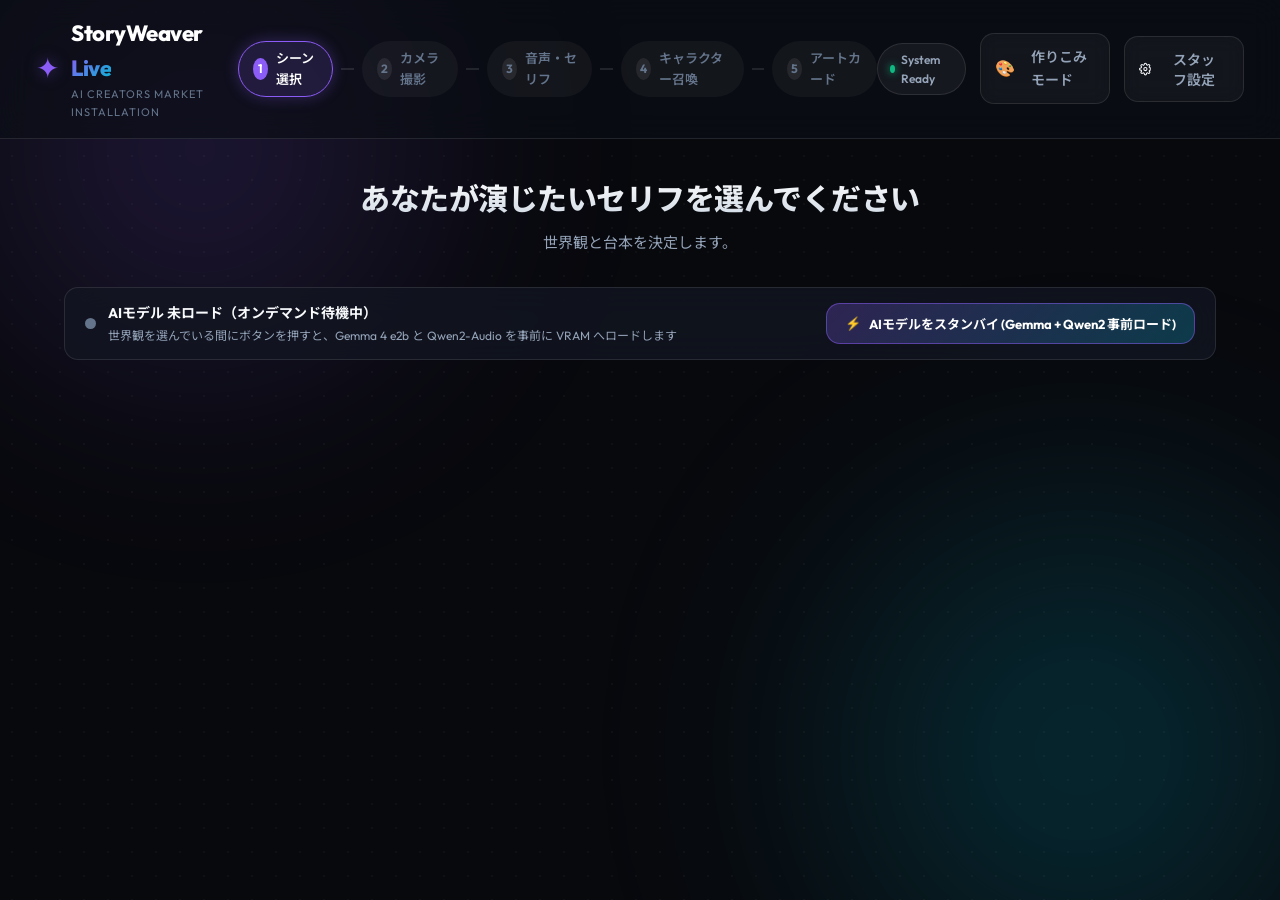
==== commit 71043862: "Initial commit without models, media, or secrets" ====
--- a/static/index.html
+++ b/static/index.html
@@ -1,5 +1,6 @@
 <!DOCTYPE html>
 <html lang="ja">
+
 <head>
   <meta charset="UTF-8">
   <meta name="viewport" content="width=device-width, initial-scale=1.0">
@@ -7,9 +8,12 @@
   <meta name="description" content="来場者の顔写真と発話音声からリアルタイムにアニメ調キャラクターイラストとセリフ・朗読音声を同時生成する完全ローカル稼働型AIインスタレーション。">
   <link rel="preconnect" href="https://fonts.googleapis.com">
   <link rel="preconnect" href="https://fonts.gstatic.com" crossorigin>
-  <link href="https://fonts.googleapis.com/css2?family=Outfit:wght@300;400;600;700;800&family=Noto+Sans+JP:wght@300;400;500;700;900&family=Shippori+Mincho:wght@600;800&display=swap" rel="stylesheet">
-  <link rel="stylesheet" href="/static/style.css">
+  <link
+    href="https://fonts.googleapis.com/css2?family=Outfit:wght@300;400;600;700;800&family=Noto+Sans+JP:wght@300;400;500;700;900&family=Shippori+Mincho:wght@600;800&display=swap"
+    rel="stylesheet">
+  <link rel="stylesheet" href="/static/style.css?v=20261106_standby">
 </head>
+
 <body class="theme-dark">
   <div class="app-background">
     <div class="bg-gradient-orb orb-1"></div>
@@ -65,14 +69,18 @@
         <span class="dot dot-success"></span>
         <span id="badge-system-text">System Ready</span>
       </div>
-      <a href="/workbench" class="btn btn-icon btn-glass" title="画像の作りこみモード（ワークベンチ）" target="_blank" style="text-decoration:none;">
+      <a href="/workbench" class="btn btn-icon btn-glass" title="画像の作りこみモード（ワークベンチ）" target="_blank"
+        style="text-decoration:none;">
         <span style="font-size:16px;">🎨</span>
         <span class="btn-text">作りこみモード</span>
       </a>
       <button id="btn-open-staff-settings" class="btn btn-icon btn-glass" title="スタッフ用管理設定">
-        <svg width="20" height="20" viewBox="0 0 24 24" fill="none" stroke="currentColor" stroke-width="2" stroke-linecap="round" stroke-linejoin="round">
+        <svg width="20" height="20" viewBox="0 0 24 24" fill="none" stroke="currentColor" stroke-width="2"
+          stroke-linecap="round" stroke-linejoin="round">
           <circle cx="12" cy="12" r="3"></circle>
-          <path d="M19.4 15a1.65 1.65 0 0 0 .33 1.82l.06.06a2 2 0 0 1 0 2.83 2 2 0 0 1-2.83 0l-.06-.06a1.65 1.65 0 0 0-1.82-.33 1.65 1.65 0 0 0-1 1.51V21a2 2 0 0 1-2 2 2 2 0 0 1-2-2v-.09A1.65 1.65 0 0 0 9 19.4a1.65 1.65 0 0 0-1.82.33l-.06.06a2 2 0 0 1-2.83 0 2 2 0 0 1 0-2.83l.06-.06a1.65 1.65 0 0 0 .33-1.82 1.65 1.65 0 0 0-1.51-1H3a2 2 0 0 1-2-2 2 2 0 0 1 2-2h.09A1.65 1.65 0 0 0 4.6 9a1.65 1.65 0 0 0-.33-1.82l-.06-.06a2 2 0 0 1 0-2.83 2 2 0 0 1 2.83 0l.06.06a1.65 1.65 0 0 0 1.82.33H9a1.65 1.65 0 0 0 1-1.51V3a2 2 0 0 1 2-2 2 2 0 0 1 2 2v.09a1.65 1.65 0 0 0 1 1.51 1.65 1.65 0 0 0 1.82-.33l.06-.06a2 2 0 0 1 2.83 0 2 2 0 0 1 0 2.83l-.06.06a1.65 1.65 0 0 0-.33 1.82V9a1.65 1.65 0 0 0 1.51 1H21a2 2 0 0 1 2 2 2 2 0 0 1-2 2h-.09a1.65 1.65 0 0 0-1.51 1z"></path>
+          <path
+            d="M19.4 15a1.65 1.65 0 0 0 .33 1.82l.06.06a2 2 0 0 1 0 2.83 2 2 0 0 1-2.83 0l-.06-.06a1.65 1.65 0 0 0-1.82-.33 1.65 1.65 0 0 0-1 1.51V21a2 2 0 0 1-2 2 2 2 0 0 1-2-2v-.09A1.65 1.65 0 0 0 9 19.4a1.65 1.65 0 0 0-1.82.33l-.06.06a2 2 0 0 1-2.83 0 2 2 0 0 1 0-2.83l.06-.06a1.65 1.65 0 0 0 .33-1.82 1.65 1.65 0 0 0-1.51-1H3a2 2 0 0 1-2-2 2 2 0 0 1 2-2h.09A1.65 1.65 0 0 0 4.6 9a1.65 1.65 0 0 0-.33-1.82l-.06-.06a2 2 0 0 1 0-2.83 2 2 0 0 1 2.83 0l.06.06a1.65 1.65 0 0 0 1.82.33H9a1.65 1.65 0 0 0 1-1.51V3a2 2 0 0 1 2-2 2 2 0 0 1 2 2v.09a1.65 1.65 0 0 0 1 1.51 1.65 1.65 0 0 0 1.82-.33l.06-.06a2 2 0 0 1 2.83 0 2 2 0 0 1 0 2.83l-.06.06a1.65 1.65 0 0 0-.33 1.82V9a1.65 1.65 0 0 0 1.51 1H21a2 2 0 0 1 2 2 2 2 0 0 1-2 2h-.09a1.65 1.65 0 0 0-1.51 1z">
+          </path>
         </svg>
         <span class="btn-text">スタッフ設定</span>
       </button>
@@ -85,8 +93,25 @@
     <!-- STEP 1: シーン選択 -->
     <section id="step-1-scene" class="wizard-step active">
       <div class="step-header text-center">
-        <h2 class="step-title">あなたが転生したい世界を選んでください</h2>
-        <p class="step-desc">壮大な物語の主人公として、世界観と最初の台本を決定します。</p>
+        <h2 class="step-title">あなたが演じたいセリフを選んでください</h2>
+        <p class="step-desc">世界観と台本を決定します。</p>
+      </div>
+
+      <!-- Step 1: AIモデル手動スタンバイバー (Gemma 4 e2b + Qwen2-Audio) -->
+      <div class="step1-standby-bar" id="step1-standby-bar">
+        <div class="standby-info">
+          <span class="standby-status-dot is-idle" id="step1-standby-dot"></span>
+          <div class="standby-texts">
+            <span class="standby-title" id="step1-standby-title">AIモデル 未ロード（オンデマンド待機中）</span>
+            <span class="standby-sub" id="step1-standby-sub">世界観を選んでいる間にボタンを押すと、Gemma 4 e2b と Qwen2-Audio を事前に VRAM へロードします</span>
+          </div>
+        </div>
+        <div class="standby-actions">
+          <button type="button" id="btn-step1-standby" class="btn btn-secondary btn-standby">
+            <span class="standby-btn-icon" id="step1-standby-icon">⚡</span>
+            <span class="standby-btn-label" id="step1-standby-label">AIモデルをスタンバイ (Gemma + Qwen2 事前ロード)</span>
+          </button>
+        </div>
       </div>
 
       <div id="scenes-grid" class="scenes-grid">
@@ -97,15 +122,15 @@
     <!-- STEP 2: カメラ撮影 -->
     <section id="step-2-camera" class="wizard-step">
       <div class="step-header text-center">
-        <h2 class="step-title">カメラに顔を合わせて撮影してください</h2>
-        <p class="step-desc">頭部と輪郭をガイド枠に合わせることで、アニメへの転生精度が格段に向上します。</p>
+        <h2 class="step-title" id="camera-step-title">カメラに顔を合わせて撮影してください</h2>
+        <p class="step-desc" id="camera-step-desc">頭部と輪郭をガイド枠に合わせることで、二次元への転生精度が格段に向上します。</p>
       </div>
 
       <div class="camera-stage">
         <div class="camera-viewfinder" id="camera-viewfinder">
           <video id="camera-video" autoplay playsinline muted></video>
           <canvas id="camera-canvas" class="hidden"></canvas>
-          <img id="camera-snapshot-preview" class="hidden" alt="撮影プレビュー">
+          <img id="camera-snapshot-preview" class="hidden" alt="クロップ済み撮影プレビュー">
 
           <!-- 頭・肩ガイドオーバーレイ -->
           <div class="guide-overlay" id="guide-overlay">
@@ -115,11 +140,12 @@
               <path class="guide-corner" d="M 370,70 L 370,30 L 330,30" />
               <path class="guide-corner" d="M 30,430 L 30,470 L 70,470" />
               <path class="guide-corner" d="M 370,430 L 370,470 L 330,470" />
-              
+
               <!-- 頭部シルエット（楕円） -->
               <ellipse cx="200" cy="180" rx="90" ry="120" class="guide-head" />
               <!-- 首・肩ライン -->
-              <path d="M 160,290 C 140,340 70,370 20,410 L 20,490 L 380,490 L 380,410 C 330,370 260,340 240,290 Z" class="guide-shoulders" />
+              <path d="M 160,290 C 140,340 70,370 20,410 L 20,490 L 380,490 L 380,410 C 330,370 260,340 240,290 Z"
+                class="guide-shoulders" />
             </svg>
             <div class="guide-tip">
               <span class="guide-icon">👤</span>
@@ -127,13 +153,32 @@
             </div>
           </div>
 
+          <!-- クロップ確認時のラベルバッジ -->
+          <div id="crop-preview-badge" class="crop-preview-badge hidden">
+            <span>✂️ 自動クロップ完了（頭髪〜肩）</span>
+          </div>
+
           <!-- カウントダウン演出 -->
           <div id="camera-countdown" class="camera-countdown hidden">3</div>
         </div>
 
+        <!-- クロッププレビュー確認メッセージ -->
+        <div id="crop-confirm-notice" class="crop-confirm-notice hidden">
+          <div class="crop-notice-main">
+            <span class="crop-notice-icon">🔍</span>
+            <span>このように切り抜かれました（頭髪から肩までが収まっているか確認してください）</span>
+          </div>
+          <div id="step2-vlm-progress" class="step2-vlm-progress">
+            <div class="spinner-small" id="step2-vlm-spinner"></div>
+            <span id="step2-vlm-text">裏側で外見特徴（髪型・眼鏡）をAI解析中... このまま次へ進めます</span>
+          </div>
+        </div>
+
         <div class="camera-controls">
           <button id="btn-switch-camera" class="btn btn-secondary btn-icon" title="カメラ切替">
-            <svg width="20" height="20" viewBox="0 0 24 24" fill="none" stroke="currentColor" stroke-width="2"><path d="M23 4v6h-6M1 20v-6h6M3.51 9a9 9 0 0 1 14.85-3.36L23 10M1 14l4.64 4.36A9 9 0 0 0 20.49 15"/></svg>
+            <svg width="20" height="20" viewBox="0 0 24 24" fill="none" stroke="currentColor" stroke-width="2">
+              <path d="M23 4v6h-6M1 20v-6h6M3.51 9a9 9 0 0 1 14.85-3.36L23 10M1 14l4.64 4.36A9 9 0 0 0 20.49 15" />
+            </svg>
             <span>カメラ切替</span>
           </button>
 
@@ -143,8 +188,8 @@
           </button>
 
           <div id="camera-review-actions" class="review-actions hidden">
-            <button id="btn-retake-photo" class="btn btn-glass">撮り直す</button>
-            <button id="btn-confirm-photo" class="btn btn-primary btn-glow">この写真で決定 ➔</button>
+            <button id="btn-retake-photo" class="btn btn-glass btn-large">↺ 撮り直す（再撮影）</button>
+            <button id="btn-confirm-photo" class="btn btn-primary btn-large btn-glow">この写真で進む（セリフ録音へ） ➔</button>
           </div>
         </div>
       </div>
@@ -153,7 +198,7 @@
     <!-- STEP 3: 台本表示・録音 ＆ セリフ編集 -->
     <section id="step-3-audio" class="wizard-step">
       <div class="step-header text-center">
-        <h2 class="step-title">セリフを魂を込めて発声してください</h2>
+        <h2 class="step-title">セリフに魂を込めて発声してください</h2>
         <p class="step-desc">声の熱量・感情・音量をAIがリアルタイム解析し、キャラクターの表情へと宿します。</p>
       </div>
 
@@ -163,17 +208,128 @@
         <span id="vlm-banner-text">裏側であなたの外見特徴（髪型・生え際・眼鏡）をAI解析中...</span>
       </div>
 
+      <!-- 2ステップ導線：棒読み測定 → 本番セリフ発声（detailed_12 / qwen2_audio_hybrid モード時に表示） -->
+      <div id="step3-flow-guide" class="flow-guide hidden">
+        <!-- STEP 3-1: 平常声（棒読み）の測定 -->
+        <div class="flow-step-card is-current" id="flow-step-baseline">
+          <div class="flow-step-header">
+            <span class="flow-step-num">STEP 3-1</span>
+            <span class="flow-step-title">平常声（棒読み）の測定</span>
+            <span class="flow-step-state" id="flow-baseline-state">未測定</span>
+          </div>
+          <p class="flow-step-guide">まずは普段の平坦な声（棒読み）で<strong>『あー、マイクのテスト中です』</strong>またはセリフを軽く読んでください。</p>
+          <div class="flow-step-actions">
+            <button type="button" id="btn-flow-baseline" class="btn btn-secondary btn-calib-toggle btn-flow-baseline"
+              data-calib-mode="normal" data-label-default="🎙 棒読みを測定する">
+              <span class="btn-rec-dot"></span>
+              <span class="btn-calib-label">🎙 棒読みを測定する</span>
+            </button>
+            <button type="button" id="btn-flow-skip-baseline" class="btn btn-text btn-small">スキップして本番録音へ ➔</button>
+          </div>
+          <div id="flow-baseline-result" class="flow-baseline-result hidden"></div>
+        </div>
+
+        <div class="flow-step-arrow">➔</div>
+
+        <!-- STEP 3-2: 本番セリフの発声 -->
+        <div class="flow-step-card" id="flow-step-main">
+          <div class="flow-step-header">
+            <span class="flow-step-num">STEP 3-2</span>
+            <span class="flow-step-title">本番セリフの発声</span>
+            <span class="flow-step-state" id="flow-main-state">待機中</span>
+          </div>
+          <p class="flow-step-guide">役になりきり、感情を込めてセリフを発声しましょう。<br><span class="flow-step-sub">マイクボタンを押して録音 →
+              もう一度押して停止</span></p>
+        </div>
+      </div>
+
+      <!-- 事前ボイスチェック（3点アンカーキャリブレーション：detailed_12 / qwen2_audio_hybrid モード時に表示） -->
+      <details id="step3-voice-check-box" class="voice-check-box">
+        <summary class="voice-check-summary">
+          <div class="voice-check-title-wrap">
+            <span class="voice-check-icon">🎙️</span>
+            <span class="voice-check-title">詳細ボイスチェック（任意：②張り声・③ささやきで精度アップ）</span>
+            <span id="step3-vc-ready-msg" class="vc-ready-msg hidden">✓ 基準登録完了（本番セリフへ進めます。さらに精度を上げる場合は②③も登録）</span>
+          </div>
+          <div class="voice-check-badges">
+            <span id="step3-badge-normal" class="vc-status-badge vc-badge-unregistered">①棒読み: 未登録</span>
+            <span id="step3-badge-power" class="vc-status-badge vc-badge-optional">②張り声: オプション</span>
+            <span id="step3-badge-whisper" class="vc-status-badge vc-badge-optional">③ささやき: オプション</span>
+          </div>
+        </summary>
+        <div class="voice-check-body">
+          <p class="voice-check-desc">
+            音漏れ防止マイクに口元を近づけ、最初に<strong>①棒読み</strong>を登録してください（あなたの地声を50点基準にセットします）。必要に応じて②・③も登録すると、熱量や吐息の表現幅がさらに最適化されます。
+          </p>
+          <div class="voice-check-grid">
+            <!-- ① 棒読み (normal) -->
+            <div class="vc-mode-card" data-vc-card="normal">
+              <div class="vc-mode-header">
+                <span class="vc-mode-title">① 棒読み（基準）</span>
+                <span class="vc-mode-tag required">必須・基準50pt</span>
+              </div>
+              <p class="vc-mode-guide">「本日は、ご来場いただき、ありがとうございます」と平坦に読む</p>
+              <button type="button" class="btn btn-secondary btn-small btn-calib-toggle" data-calib-mode="normal">
+                <span class="btn-rec-dot"></span>
+                <span class="btn-calib-label">🎙 ① 棒読みを録音開始</span>
+              </button>
+            </div>
+
+            <!-- ② 張った声 (power) -->
+            <div class="vc-mode-card" data-vc-card="power">
+              <div class="vc-mode-header">
+                <span class="vc-mode-title">② 張った声（上限）</span>
+                <span class="vc-mode-tag optional">任意・上限アンカー</span>
+              </div>
+              <p class="vc-mode-guide">「いくぞ！これが私の全力だ！」と元気よく張った声で読む</p>
+              <button type="button" class="btn btn-secondary btn-small btn-calib-toggle" data-calib-mode="power">
+                <span class="btn-rec-dot"></span>
+                <span class="btn-calib-label">🎙 ② 張った声を録音開始</span>
+              </button>
+            </div>
+
+            <!-- ③ ささやき声 (whisper) -->
+            <div class="vc-mode-card" data-vc-card="whisper">
+              <div class="vc-mode-header">
+                <span class="vc-mode-title">③ ささやき声（吐息）</span>
+                <span class="vc-mode-tag optional">任意・吐息アンカー</span>
+              </div>
+              <p class="vc-mode-guide">「ここだけの秘密だよ…」と内緒話のように息を混ぜて読む</p>
+              <button type="button" class="btn btn-secondary btn-small btn-calib-toggle" data-calib-mode="whisper">
+                <span class="btn-rec-dot"></span>
+                <span class="btn-calib-label">🎙 ③ ささやき声を録音開始</span>
+              </button>
+            </div>
+          </div>
+          <div id="step3-calib-progress" class="baseline-progress hidden">
+            <div class="spinner-small"></div>
+            <span id="step3-calib-progress-text">録音中...</span>
+          </div>
+        </div>
+      </details>
+
       <div class="audio-studio-layout">
         <!-- 左側: シーン情報 & 録音スタジオ -->
         <div class="studio-card audio-recorder-card">
-          <div class="card-chip" id="current-scene-chip">シーン: 覚醒の剣士</div>
+          <div class="studio-top-meta">
+            <div class="card-chip" id="current-scene-chip">シーン: きんたろう</div>
+            <!-- ステップ3でのクロップ済み顔写真サムネイル表示 -->
+            <div id="step3-cropped-thumb-box" class="step3-cropped-thumb-box hidden" title="使用中のクロップ済み顔写真">
+              <img id="step3-cropped-thumb" src="" alt="クロップ済み顔写真">
+              <div class="step3-thumb-meta">
+                <span class="thumb-label">使用中の写真</span>
+                <span class="thumb-sub">頭髪〜肩クロップ</span>
+              </div>
+            </div>
+          </div>
 
           <!-- 録音操作エリア -->
           <div class="recorder-core">
             <div class="record-pulse-container">
               <button id="btn-record-toggle" class="btn-record-main">
                 <div class="record-icon-wrapper">
-                  <svg class="icon-mic" width="36" height="36" viewBox="0 0 24 24" fill="none" stroke="currentColor" stroke-width="2" stroke-linecap="round" stroke-linejoin="round">
+                  <svg class="icon-mic" width="36" height="36" viewBox="0 0 24 24" fill="none" stroke="currentColor"
+                    stroke-width="2" stroke-linecap="round" stroke-linejoin="round">
                     <path d="M12 2a3 3 0 0 0-3 3v7a3 3 0 0 0 6 0V5a3 3 0 0 0-3-3z"></path>
                     <path d="M19 10v2a7 7 0 0 1-14 0v-2"></path>
                     <line x1="12" y1="19" x2="12" y2="22"></line>
@@ -192,8 +348,68 @@
               <canvas id="audio-visualizer-canvas" width="400" height="60"></canvas>
             </div>
 
+            <!-- Qwen2-Audio 精密分析中ローディング演出 -->
+            <div id="qwen-analyzing-overlay" class="qwen-analyzing hidden">
+              <div class="qwen-analyzing-orb">
+                <span></span><span></span><span></span>
+              </div>
+              <div class="qwen-analyzing-text">AIが声の演技ニュアンスと物理変化を精密分析中...</div>
+              <div class="qwen-analyzing-sub" id="qwen-analyzing-sub">経過 0.0 秒（通常 10〜20 秒・初回は約1分）</div>
+            </div>
+
             <!-- 音声解析結果バッジ (解析後表示) -->
             <div id="audio-analysis-result" class="audio-analysis-result hidden">
+              <!-- Qwen2-Audio ハイブリッドモード (qwen2_audio_hybrid) 専用表示 -->
+              <div id="result-qwen-container" class="result-qwen-container hidden">
+                <div class="detailed-emo-header">
+                  <span class="detailed-title">🎭 AI演技ディレクター分析（Qwen2-Audio Hybrid）</span>
+                  <span class="analysis-time-badge" id="qwen-analysis-time">0.0s</span>
+                </div>
+
+                <!-- ① 一言ニュアンス + 2階層感情 -->
+                <div class="qwen-nuance-badge" id="qwen-nuance-badge">—</div>
+                <div class="qwen-tier-row">
+                  <div class="qwen-tier-card qwen-tier-primary" id="qwen-primary-card">
+                    <span class="qwen-tier-label">第1階層 PRIMARY</span>
+                    <div class="qwen-tier-main">
+                      <span class="qwen-tier-icon" id="qwen-primary-icon">🕊️</span>
+                      <span class="qwen-tier-name" id="qwen-primary-name">穏やか・優しさ</span>
+                    </div>
+                    <span class="qwen-tier-score" id="qwen-primary-score">0.0 pt</span>
+                  </div>
+                  <div class="qwen-tier-card qwen-tier-secondary" id="qwen-secondary-card">
+                    <span class="qwen-tier-label" id="qwen-secondary-label">第2階層 NUANCE</span>
+                    <div class="qwen-tier-main">
+                      <span class="qwen-tier-icon" id="qwen-secondary-icon">➖</span>
+                      <span class="qwen-tier-name" id="qwen-secondary-name">ストレート表現（修飾なし）</span>
+                    </div>
+                    <span class="qwen-tier-score" id="qwen-secondary-score">未発動</span>
+                  </div>
+                </div>
+
+                <!-- ② AI演技ディレクター講評 -->
+                <div class="qwen-comment-bubble">
+                  <span class="qwen-comment-avatar">🎬</span>
+                  <p class="qwen-comment-text" id="qwen-comment-text">—</p>
+                </div>
+
+                <!-- ③ 棒読み基準からの物理変化メーター -->
+                <div class="metrics-block">
+                  <h5 class="metrics-block-title">棒読み基準からの物理変化 <span class="qwen-calib-tag" id="qwen-calib-tag">基準:
+                      —</span></h5>
+                  <div class="qwen-delta-grid" id="qwen-delta-grid">
+                    <!-- 動的描画 (JavaScript) -->
+                  </div>
+                </div>
+
+                <!-- ④ 8感情スコア一覧 -->
+                <div class="metrics-block">
+                  <h5 class="metrics-block-title">8感情スコア（基本6 ＋ 修飾2 / 修飾は 60pt 以上で発動）</h5>
+                  <div class="qwen-e8-list" id="qwen-e8-list">
+                    <!-- 動的描画 (JavaScript) -->
+                  </div>
+                </div>
+              </div>
               <!-- 従来モード (standard) 表示 -->
               <div id="result-standard-container" class="result-standard-container">
                 <div class="analysis-badge" id="emotion-badge">
@@ -206,48 +422,49 @@
                 </div>
               </div>
 
-              <!-- 12感情・色気モード (detailed_12) 表示 -->
+              <!-- 2階層感情・ニュアンスモード (detailed_12) 表示 -->
               <div id="result-detailed-container" class="result-detailed-container hidden">
                 <div class="detailed-emo-header">
-                  <span class="detailed-title">✨ 検出された感情・色気（上位2特性）</span>
-                  <span class="analysis-time-badge" id="detailed-analysis-time">0.3s</span>
+                  <span class="detailed-title">✨ 検出された基本感情 ＆ 声質ニュアンス</span>
+                  <span class="analysis-time-badge" id="detailed-analysis-time">0.02s</span>
                 </div>
 
                 <div class="top-emotions-row">
-                  <!-- Top-1 感情 -->
+                  <!-- 第1階層: 主感情 (基本6表情) -->
                   <div class="top-emo-card primary-emo" id="top1-emo-card">
                     <div class="emo-card-header">
-                      <span class="emo-card-rank">TOP 1</span>
-                      <span class="emo-card-score"><strong id="top1-score">88.5</strong> pt</span>
+                      <span class="emo-card-rank">PRIMARY</span>
+                      <span class="emo-card-score" id="top1-score-wrap"><strong id="top1-score">88.5</strong> pt</span>
                     </div>
                     <div class="emo-card-main">
-                      <span class="emo-card-icon" id="top1-icon">💋</span>
-                      <span class="emo-card-name" id="top1-name">色気・官能</span>
+                      <span class="emo-card-icon" id="top1-icon">🌟</span>
+                      <span class="emo-card-name" id="top1-name">歓喜・笑顔</span>
                     </div>
                     <div class="emo-bar-track">
                       <div class="emo-bar-fill primary-fill" id="top1-bar"></div>
                     </div>
                   </div>
 
-                  <!-- Top-2 感情 -->
+                  <!-- 第2階層: 声質ニュアンス修飾 (2種 + 修飾なし) -->
                   <div class="top-emo-card secondary-emo" id="top2-emo-card">
                     <div class="emo-card-header">
-                      <span class="emo-card-rank">TOP 2</span>
-                      <span class="emo-card-score"><strong id="top2-score">76.2</strong> pt</span>
+                      <span class="emo-card-rank" id="top2-rank-label">NUANCE</span>
+                      <span class="emo-card-score" id="top2-score-wrap"><strong id="top2-score">76.2</strong> pt</span>
                     </div>
                     <div class="emo-card-main">
-                      <span class="emo-card-icon" id="top2-icon">💖</span>
-                      <span class="emo-card-name" id="top2-name">愛情・親愛</span>
-                    </div>
-                    <div class="emo-bar-track">
+                      <span class="emo-card-icon" id="top2-icon">💋</span>
+                      <span class="emo-card-name" id="top2-name">色気・吐息ニュアンス</span>
+                    </div>
+                    <div class="emo-bar-track" id="top2-bar-track">
                       <div class="emo-bar-fill secondary-fill" id="top2-bar"></div>
                     </div>
                   </div>
                 </div>
 
                 <!-- 詳細アコーディオン展開ボタン -->
-                <button type="button" id="btn-toggle-detailed-metrics" class="btn btn-text btn-small btn-toggle-metrics">
-                  <span>📊 7つの基礎指標 ＆ 12感情全スコアを表示</span>
+                <button type="button" id="btn-toggle-detailed-metrics"
+                  class="btn btn-text btn-small btn-toggle-metrics">
+                  <span>📊 7つの基礎指標 ＆ 全8項目（基本6＋修飾2）スコアを表示</span>
                   <span class="accordion-arrow">▼</span>
                 </button>
 
@@ -261,7 +478,7 @@
                   </div>
 
                   <div class="metrics-block">
-                    <h5 class="metrics-block-title">12感情・色気スコア一覧</h5>
+                    <h5 class="metrics-block-title">2階層感情スコア一覧（基本6表情 ＋ ニュアンス修飾2種）</h5>
                     <div class="e12-list" id="e12-metrics-list">
                       <!-- 動的描画 (JavaScript) -->
                     </div>
@@ -317,7 +534,8 @@
         <div class="generating-texts">
           <div class="emotion-glow-tag" id="generating-emotion-tag">🔥 BURNING MODE</div>
           <h2 class="generating-title" id="generating-status-title">顔特徴と魂のセリフを錬成中...</h2>
-          <p class="generating-desc" id="generating-status-desc">Animagine XL & InstantID 高精細パイプラインが稼働しています（最大約2分）</p>
+          <p class="generating-desc" id="generating-status-desc">Animagine XL & IP-Adapter Plus Face
+            高精細パイプラインが稼働しています（最大約2分）</p>
 
           <!-- プログレスバー -->
           <div class="progress-bar-track">
@@ -340,34 +558,51 @@
     <!-- STEP 5: 完成アートカード表示 ＆ 保存・印刷 -->
     <section id="step-5-card" class="wizard-step">
       <div class="step-header text-center no-print">
-        <h2 class="step-title">あなたのアニメ転生キャラクターが誕生しました！</h2>
+        <h2 class="step-title">あなたのキャラクターが誕生しました！</h2>
         <p class="step-desc">記念カードをダウンロード保存またはその場でプリントアウトできます。</p>
       </div>
 
       <div class="card-display-layout">
-        <!-- アートカード本体（印刷対象） -->
-        <div class="art-card" id="printable-art-card">
-          <div class="card-inner-frame">
-            <!-- イラスト部分 -->
-            <div class="card-illustration-wrapper">
-              <img id="generated-card-image" class="card-image" src="" alt="生成イラスト">
-              <div class="card-emotion-watermark" id="card-emotion-badge">BURNING</div>
-            </div>
-
-            <!-- キャプション・セリフエリア -->
-            <div class="card-caption-container">
-              <div class="card-header-row">
-                <span class="card-scene-title" id="card-scene-title">覚醒の剣士</span>
-                <span class="card-brand">StoryWeaver Live</span>
-              </div>
-              <blockquote class="card-dialogue-quote">
-                <span class="quote-mark">“</span>
-                <span class="card-script-text" id="card-script-text">まだだ…俺は絶対に諦めない</span>
-                <span class="quote-mark">”</span>
-              </blockquote>
-              <div class="card-footer-row">
-                <span class="card-meta-date" id="card-meta-date">2026.10.23 AI Creators Market</span>
-                <span class="card-meta-inst">Insta-ID: SW-7749</span>
+        <!-- カード＋履歴カラム -->
+        <div class="card-column">
+          <!-- アートカード本体（印刷対象） -->
+          <div class="art-card" id="printable-art-card">
+            <div class="card-inner-frame">
+              <!-- イラスト部分 -->
+              <div class="card-illustration-wrapper">
+                <img id="generated-card-image" class="card-image" src="" alt="生成イラスト">
+                <div class="card-emotion-watermark" id="card-emotion-badge">BURNING</div>
+              </div>
+
+              <!-- キャプション・セリフエリア -->
+              <div class="card-caption-container">
+                <div class="card-header-row">
+                  <span class="card-scene-title" id="card-scene-title">覚醒の剣士</span>
+                  <span class="card-brand">StoryWeaver Live</span>
+                </div>
+                <blockquote class="card-dialogue-quote">
+                  <span class="quote-mark">“</span>
+                  <span class="card-script-text" id="card-script-text">まだだ…俺は絶対に諦めない</span>
+                  <span class="quote-mark">”</span>
+                </blockquote>
+                <div class="card-footer-row">
+                  <span class="card-meta-date" id="card-meta-date">2026.10.23 AI Creators Market</span>
+                </div>
+              </div>
+            </div>
+          </div>
+
+          <!-- 生成履歴ギャラリー（カルーセルビュー） -->
+          <div class="card-history-container no-print" id="card-history-container">
+            <div class="history-nav-row">
+              <button id="btn-history-prev" class="btn-history-nav" title="前の画像へ" disabled>◀</button>
+              <span id="history-page-indicator" class="history-page-indicator">Ver. 1 / 1</span>
+              <button id="btn-history-next" class="btn-history-nav" title="次の画像へ" disabled>▶</button>
+            </div>
+            <!-- はみ出しを非表示にするビューポート枠 -->
+            <div class="card-carousel-viewport" id="card-carousel-viewport">
+              <div class="card-carousel-track" id="card-history-strip">
+                <!-- サムネイル（幅210px × 高210px）が動的に生成されます -->
               </div>
             </div>
           </div>
@@ -375,16 +610,34 @@
 
         <!-- コントロールパネル -->
         <div class="card-actions-panel no-print">
+          <div class="panel-section">
+            <h3 class="panel-title">イラスト再生成</h3>
+            <div class="panel-buttons">
+              <button id="btn-regenerate-card" class="btn btn-secondary btn-large btn-regen">
+                <svg width="20" height="20" viewBox="0 0 24 24" fill="none" stroke="currentColor" stroke-width="2">
+                  <path d="M21.5 2v6h-6M21.34 15.57a10 10 0 1 1-.57-8.38l5.67-5.67" />
+                </svg>
+                <span>イラストを再生成</span>
+              </button>
+            </div>
+          </div>
+
           <div class="panel-section">
             <h3 class="panel-title">作品のお持ち帰り</h3>
             <div class="panel-buttons">
               <button id="btn-download-card" class="btn btn-primary btn-large btn-glow">
-                <svg width="20" height="20" viewBox="0 0 24 24" fill="none" stroke="currentColor" stroke-width="2"><path d="M21 15v4a2 2 0 0 1-2 2H5a2 2 0 0 1-2-2v-4M7 10l5 5 5-5M12 15V3"/></svg>
+                <svg width="20" height="20" viewBox="0 0 24 24" fill="none" stroke="currentColor" stroke-width="2">
+                  <path d="M21 15v4a2 2 0 0 1-2 2H5a2 2 0 0 1-2-2v-4M7 10l5 5 5-5M12 15V3" />
+                </svg>
                 <span>PNG アートカード保存</span>
               </button>
 
               <button id="btn-print-card" class="btn btn-secondary btn-large">
-                <svg width="20" height="20" viewBox="0 0 24 24" fill="none" stroke="currentColor" stroke-width="2"><polyline points="6 9 6 2 18 2 18 9"></polyline><path d="M6 18H4a2 2 0 0 1-2-2v-5a2 2 0 0 1 2-2h16a2 2 0 0 1 2 2v5a2 2 0 0 1-2 2h-2"></path><rect x="6" y="14" width="12" height="8"></rect></svg>
+                <svg width="20" height="20" viewBox="0 0 24 24" fill="none" stroke="currentColor" stroke-width="2">
+                  <polyline points="6 9 6 2 18 2 18 9"></polyline>
+                  <path d="M6 18H4a2 2 0 0 1-2-2v-5a2 2 0 0 1 2-2h16a2 2 0 0 1 2 2v5a2 2 0 0 1-2 2h-2"></path>
+                  <rect x="6" y="14" width="12" height="8"></rect>
+                </svg>
                 <span>その場で印刷する</span>
               </button>
             </div>
@@ -437,9 +690,36 @@
             <label for="select-emotion-mode" class="form-label">感情分析エンジン・モード切替</label>
             <select id="select-emotion-mode" class="form-select">
               <option value="standard">従来モード（SenseVoice + 声量5段階判定：BURNING / COOL等）</option>
-              <option value="detailed_12">詳細12感情モード（3次元VAD + openSMILE eGeMAPSv02：色気・官能／慈愛等）</option>
+              <option value="detailed_12">詳細感情モード（2階層方式：基本6表情 ＋ 声質ニュアンス修飾2種 [librosa]）</option>
+              <option value="qwen2_audio_hybrid">Qwen2-Audio ハイブリッドモード（4bit Audio-LLM ＋ 棒読み物理差分注入）</option>
             </select>
-            <span class="form-hint">※ 「詳細12感情モード」を選択すると、息漏れ・声の柔らかさ・覚醒度から12種類の微細な感情・色気を解析しプロンプトへ反映します。</span>
+            <span class="form-hint">※
+              「詳細感情モード」を選択すると、7つの音響特徴から基本6表情（歓喜・情熱・哀愁・驚愕・不敵・穏やか）を排他選択し、吐息や揺らぎの条件を満たしたときのみニュアンス修飾（色気・照れ）を合成します。</span>
+            <span class="form-hint">※ 「Qwen2-Audio ハイブリッドモード」は Qwen2-Audio-7B（4bit・VRAM
+              約6GB）が声の演技ニュアンスと棒読み基準からの物理変化を統合分析し、AI演技講評を生成します（1回 約15秒・初回ロード時は +約50秒）。画像生成前に自動で VRAM を解放します。</span>
+          </div>
+
+          <!-- Qwen2-Audio VRAM 管理 -->
+          <div class="form-group qwen2-vram-group" id="qwen2-vram-group">
+            <label class="form-label">Qwen2-Audio VRAM 管理</label>
+            <div class="qwen2-vram-row">
+              <span class="qwen2-vram-status" id="qwen2-vram-status">状態: 未確認</span>
+              <button type="button" id="btn-qwen2-refresh-status" class="btn btn-glass btn-small">↻ 状態更新</button>
+              <button type="button" id="btn-qwen2-unload" class="btn btn-secondary btn-small">🧹 Qwen2-Audio VRAM
+                解放</button>
+            </div>
+            <span class="form-hint">※ ComfyUI や Ollama の動作が重い・OOM が疑われる場合に手動で Qwen2-Audio
+              をアンロードします（次回分析時に自動再ロード）。</span>
+          </div>
+
+          <!-- ComfyUI ワークフロー (JSON) 選択 -->
+          <div class="form-group mode-selection-group">
+            <label for="select-workflow" class="form-label">ComfyUI ワークフロー (JSON)</label>
+            <select id="select-workflow" class="form-select">
+              <option value="storyweaver_anime_api.json">標準 (FaceDetailer あり / 30+20 steps)</option>
+              <option value="storyweaver_anime_nofd_api.json">高速 (FaceDetailer なし / 30 steps)</option>
+            </select>
+            <span class="form-hint">※ 選択したワークフローJSONが `config.json` (`WORKFLOW_PATH`) に保存され、展示モードの生成に使用されます。</span>
           </div>
 
           <div class="calibration-box">
@@ -473,12 +753,12 @@
             <button id="btn-save-threshold" class="btn btn-primary">設定を保存 (config.json)</button>
           </div>
 
-          <!-- 12感情棒読みベースライン登録ボックス -->
+          <!-- 12感情3点ボイスチェック（ベースライン＆アンカー登録）ボックス -->
           <div class="calibration-box baseline-box" id="baseline-calibration-box">
-            <h4 class="calib-title">🎯 12感情・色気スコア用 棒読み基準値（ベースライン）登録</h4>
+            <h4 class="calib-title">🎯 12感情・色気スコア用 3点ボイスチェック（基準 ＆ アンカー登録）</h4>
             <p class="calib-desc">
-              「詳細12感情モード」では、この棒読み基準値を「50点」とし、来場者の声の変化（吐息・柔らかさ・熱量）を測定します。<br>
-              マイクボタンを押し、感情を込めずに平坦なトーンで3.5秒間セリフを発声してください。
+              「詳細感情モード」では、①棒読みを「50点基準」とし、②張った声（上限アンカー）・③ささやき声（吐息/下限アンカー）で声のダイナミックレンジを個人に合わせて最適化します。<br>
+              ボタンを押して録音を開始し、セリフを読み終えたらもう一度ボタンを押して停止・登録してください（最大6秒で自動停止）。※①を再登録すると②・③はリセットされます。
             </p>
 
             <div class="baseline-status-card" id="baseline-status-card">
@@ -486,19 +766,64 @@
                 <span>登録状態: <strong id="baseline-status-text" class="text-success">登録済み</strong></span>
                 <span id="baseline-updated-at" class="meta-sub">最終更新: 未登録</span>
               </div>
+              <div class="voice-check-badges" style="margin-top: 4px;">
+                <span id="staff-badge-normal" class="vc-status-badge vc-badge-unregistered">①棒読み: 未登録</span>
+                <span id="staff-badge-power" class="vc-status-badge vc-badge-optional">②張り声: オプション</span>
+                <span id="staff-badge-whisper" class="vc-status-badge vc-badge-optional">③ささやき: オプション</span>
+              </div>
               <div class="baseline-preview-chips" id="baseline-preview-chips">
-                <!-- JavaScriptで主要基準値を表示 -->
-              </div>
-            </div>
-
-            <div class="baseline-action-row">
-              <button id="btn-record-baseline" class="btn btn-secondary btn-icon">
-                <span class="btn-rec-dot"></span>
-                <span id="btn-record-baseline-text">マイクで棒読みを録音・登録 (3.5秒)</span>
-              </button>
+                <!-- JavaScriptで主要基準値（RMS / F0 / HNR / Breath / Jitter 等）を表示 -->
+              </div>
+            </div>
+
+            <div class="voice-check-grid" style="margin-top: 10px;">
+              <!-- ① 棒読み -->
+              <div class="vc-mode-card" data-vc-card="normal">
+                <div class="vc-mode-header">
+                  <span class="vc-mode-title">① 棒読み（基準）</span>
+                  <span class="vc-mode-tag required">必須・50pt</span>
+                </div>
+                <p class="vc-mode-guide">「本日は、ご来場いただき、ありがとうございます」と平坦に読む</p>
+                <button type="button" id="btn-record-baseline" class="btn btn-secondary btn-small btn-calib-toggle"
+                  data-calib-mode="normal">
+                  <span class="btn-rec-dot"></span>
+                  <span id="btn-record-baseline-text" class="btn-calib-label">🎙 ① 棒読みを録音開始</span>
+                </button>
+              </div>
+
+              <!-- ② 張った声 -->
+              <div class="vc-mode-card" data-vc-card="power">
+                <div class="vc-mode-header">
+                  <span class="vc-mode-title">② 張った声（上限）</span>
+                  <span class="vc-mode-tag optional">任意・上限</span>
+                </div>
+                <p class="vc-mode-guide">「いくぞ！これが私の全力だ！」と元気よく張った声で読む</p>
+                <button type="button" id="btn-record-baseline-power"
+                  class="btn btn-secondary btn-small btn-calib-toggle" data-calib-mode="power">
+                  <span class="btn-rec-dot"></span>
+                  <span class="btn-calib-label">🎙 ② 張った声を録音開始</span>
+                </button>
+              </div>
+
+              <!-- ③ ささやき声 -->
+              <div class="vc-mode-card" data-vc-card="whisper">
+                <div class="vc-mode-header">
+                  <span class="vc-mode-title">③ ささやき声（吐息）</span>
+                  <span class="vc-mode-tag optional">任意・吐息</span>
+                </div>
+                <p class="vc-mode-guide">「ここだけの秘密だよ…」と内緒話のように息を混ぜて読む</p>
+                <button type="button" id="btn-record-baseline-whisper"
+                  class="btn btn-secondary btn-small btn-calib-toggle" data-calib-mode="whisper">
+                  <span class="btn-rec-dot"></span>
+                  <span class="btn-calib-label">🎙 ③ ささやき声を録音開始</span>
+                </button>
+              </div>
+            </div>
+
+            <div class="baseline-action-row" style="margin-top: 8px;">
               <div id="baseline-record-progress" class="baseline-progress hidden">
                 <div class="spinner-small"></div>
-                <span id="baseline-progress-text">録音中... 残り 3 秒</span>
+                <span id="baseline-progress-text">録音中...</span>
               </div>
             </div>
           </div>
@@ -507,7 +832,7 @@
         <!-- タブ2: シーン管理 (CRUD) -->
         <div id="tab-scenes" class="tab-pane">
           <div class="scenes-admin-header">
-            <span class="admin-caption">展示シーン一覧の追加・編集・削除</span>
+            <span class="admin-caption">展示シーン一覧の追加・編集・削除（Positive / シーン別Negativeプロンプト対応）</span>
             <button id="btn-add-new-scene" class="btn btn-secondary btn-small">+ 新規シーン追加</button>
           </div>
 
@@ -563,6 +888,7 @@
   <!-- Toast Notification Container -->
   <div id="toast-container" class="toast-container"></div>
 
-  <script src="/static/app.js"></script>
+  <script src="/static/app.js?v=20261106_standby"></script>
 </body>
-</html>
+
+</html>
--- a/static/style.css
+++ b/static/style.css
@@ -411,6 +411,124 @@
   color: var(--text-sub);
 }
 
+/* STEP 1: AIモデル手動スタンバイバー */
+.step1-standby-bar {
+  display: flex;
+  align-items: center;
+  justify-content: space-between;
+  gap: 16px;
+  padding: 14px 20px;
+  margin-bottom: 24px;
+  border-radius: var(--radius-md);
+  background: rgba(18, 22, 34, 0.78);
+  border: 1px solid var(--border-glass);
+  backdrop-filter: blur(16px);
+  transition: var(--transition);
+}
+
+.step1-standby-bar.is-loading {
+  border-color: rgba(6, 182, 212, 0.55);
+  box-shadow: 0 0 22px rgba(6, 182, 212, 0.18);
+}
+
+.step1-standby-bar.is-ready {
+  border-color: rgba(16, 185, 129, 0.55);
+  background: rgba(16, 185, 129, 0.08);
+  box-shadow: 0 0 22px rgba(16, 185, 129, 0.15);
+}
+
+.standby-info {
+  display: flex;
+  align-items: center;
+  gap: 12px;
+  min-width: 0;
+}
+
+.standby-status-dot {
+  width: 11px;
+  height: 11px;
+  border-radius: 50%;
+  flex-shrink: 0;
+  background: #64748b;
+}
+
+.standby-status-dot.is-idle {
+  background: #64748b;
+}
+
+.standby-status-dot.is-partial {
+  background: #f59e0b;
+  box-shadow: 0 0 10px rgba(245, 158, 11, 0.7);
+}
+
+.standby-status-dot.is-loading {
+  background: var(--accent-cyan);
+  box-shadow: 0 0 12px var(--accent-cyan);
+  animation: pulseSymbol 1s infinite alternate;
+}
+
+.standby-status-dot.is-ready {
+  background: var(--accent-cool);
+  box-shadow: 0 0 10px var(--accent-cool);
+}
+
+.standby-texts {
+  display: flex;
+  flex-direction: column;
+  gap: 2px;
+}
+
+.standby-title {
+  font-size: 14px;
+  font-weight: 700;
+  color: var(--text-main);
+}
+
+.standby-sub {
+  font-size: 12px;
+  color: var(--text-sub);
+}
+
+.standby-actions {
+  flex-shrink: 0;
+}
+
+.btn-standby {
+  background: linear-gradient(135deg, rgba(139, 92, 246, 0.25), rgba(6, 182, 212, 0.25));
+  border: 1px solid rgba(139, 92, 246, 0.5);
+  color: #fff;
+  padding: 10px 18px;
+  font-size: 13px;
+  font-weight: 700;
+}
+
+.btn-standby:hover:not(:disabled) {
+  background: linear-gradient(135deg, rgba(139, 92, 246, 0.45), rgba(6, 182, 212, 0.4));
+  border-color: rgba(6, 182, 212, 0.7);
+  box-shadow: 0 0 18px rgba(139, 92, 246, 0.35);
+}
+
+.btn-standby.is-ready {
+  background: rgba(16, 185, 129, 0.16);
+  border-color: rgba(16, 185, 129, 0.55);
+  color: #a7f3d0;
+}
+
+.btn-standby:disabled {
+  opacity: 0.7;
+  cursor: wait;
+}
+
+@media (max-width: 768px) {
+  .step1-standby-bar {
+    flex-direction: column;
+    align-items: stretch;
+  }
+  .standby-actions .btn-standby {
+    width: 100%;
+  }
+}
+
 /* STEP 1: Scenes Grid */
 .scenes-grid {
   display: grid;
@@ -531,12 +649,121 @@
   overflow: hidden;
 }
 
-#camera-video,
-#camera-snapshot-preview {
+#camera-video {
   width: 100%;
   height: 100%;
   object-fit: cover;
   transform: scaleX(-1); /* 自撮り用ミラー表示 */
+}
+
+#camera-snapshot-preview {
+  width: 100%;
+  height: 100%;
+  object-fit: contain;
+  background: #050609;
+  transform: none; /* canvas側で反転済みのため再反転しない */
+}
+
+.camera-viewfinder.cropped-mode {
+  aspect-ratio: 1 / 1;
+  max-width: 480px;
+  border-color: rgba(6, 182, 212, 0.5);
+  box-shadow: 0 12px 40px rgba(0, 0, 0, 0.7), 0 0 25px rgba(6, 182, 212, 0.2);
+}
+
+.crop-preview-badge {
+  position: absolute;
+  top: 14px;
+  left: 14px;
+  background: rgba(6, 182, 212, 0.88);
+  color: #fff;
+  padding: 5px 14px;
+  border-radius: var(--radius-full);
+  font-size: 12px;
+  font-weight: 700;
+  box-shadow: 0 4px 12px rgba(0, 0, 0, 0.45);
+  pointer-events: none;
+}
+
+.crop-confirm-notice {
+  width: 100%;
+  max-width: 560px;
+  background: rgba(15, 23, 42, 0.8);
+  border: 1px solid rgba(6, 182, 212, 0.35);
+  border-radius: var(--radius-md);
+  padding: 14px 18px;
+  display: flex;
+  flex-direction: column;
+  gap: 8px;
+  text-align: center;
+}
+
+.crop-notice-main {
+  display: flex;
+  align-items: center;
+  justify-content: center;
+  gap: 8px;
+  font-size: 14px;
+  font-weight: 700;
+  color: #e2e8f0;
+}
+
+.step2-vlm-progress {
+  display: flex;
+  align-items: center;
+  justify-content: center;
+  gap: 8px;
+  font-size: 12px;
+  color: #c4b5fd;
+}
+
+/* STEP 3 Cropped Face Thumbnail */
+.studio-top-meta {
+  display: flex;
+  align-items: center;
+  justify-content: space-between;
+  gap: 12px;
+  margin-bottom: 18px;
+}
+
+.studio-top-meta .card-chip {
+  margin-bottom: 0;
+}
+
+.step3-cropped-thumb-box {
+  display: flex;
+  align-items: center;
+  gap: 10px;
+  background: rgba(255, 255, 255, 0.05);
+  border: 1px solid rgba(6, 182, 212, 0.35);
+  border-radius: var(--radius-md);
+  padding: 5px 10px 5px 6px;
+}
+
+#step3-cropped-thumb {
+  width: 48px;
+  height: 48px;
+  border-radius: 8px;
+  object-fit: cover;
+  border: 1px solid rgba(255, 255, 255, 0.25);
+}
+
+.step3-thumb-meta {
+  display: flex;
+  flex-direction: column;
+  text-align: left;
+  line-height: 1.25;
+}
+
+.thumb-label {
+  font-size: 11px;
+  font-weight: 700;
+  color: var(--accent-cyan);
+}
+
+.thumb-sub {
+  font-size: 10px;
+  color: var(--text-dim);
 }
 
 /* ガイドオーバーレイ */
@@ -1064,7 +1291,7 @@
 .art-card {
   width: 440px;
   background: linear-gradient(145deg, #181926, #0e0f17);
-  border-radius: 18px;
+  border-radius: 0;
   padding: 16px;
   box-shadow: 0 20px 60px rgba(0, 0, 0, 0.8), 0 0 40px rgba(139, 92, 246, 0.2);
   border: 1px solid rgba(255, 255, 255, 0.12);
@@ -1170,6 +1397,148 @@
   gap: 24px;
 }
 
+/* Card Column & History Strip */
+.card-column {
+  display: flex;
+  flex-direction: column;
+  gap: 16px;
+  align-items: center;
+  width: 440px;
+}
+
+.card-history-container {
+  width: 440px;
+  background: var(--bg-card);
+  border: 1px solid var(--border-glass);
+  border-radius: var(--radius-md);
+  padding: 12px 0 16px 0;
+  backdrop-filter: blur(20px);
+  display: flex;
+  flex-direction: column;
+  overflow: hidden;
+}
+
+.history-nav-row {
+  display: flex;
+  align-items: center;
+  justify-content: space-between;
+  padding: 0 16px 12px 16px;
+}
+
+.history-page-indicator {
+  font-size: 13px;
+  font-weight: 700;
+  color: var(--text-main);
+  letter-spacing: 0.5px;
+}
+
+.btn-history-nav {
+  background: rgba(255, 255, 255, 0.08);
+  border: 1px solid var(--border-glass);
+  color: #fff;
+  border-radius: 6px;
+  padding: 4px 12px;
+  font-size: 13px;
+  cursor: pointer;
+  transition: all 0.2s ease;
+}
+
+.btn-history-nav:hover:not(:disabled) {
+  background: rgba(255, 255, 255, 0.2);
+  border-color: rgba(255, 255, 255, 0.4);
+}
+
+.btn-history-nav:disabled {
+  opacity: 0.3;
+  cursor: not-allowed;
+}
+
+/* カルーセル・ビューポート（幅440px枠で左右のはみ出しをカット） */
+.card-carousel-viewport {
+  width: 440px;
+  height: 216px;
+  overflow: hidden;
+  position: relative;
+}
+
+.card-carousel-track,
+.card-history-strip {
+  display: flex;
+  gap: 16px;
+  position: absolute;
+  top: 3px;
+  left: 0;
+  height: 210px;
+  transition: transform 0.35s cubic-bezier(0.25, 1, 0.5, 1);
+  will-change: transform;
+}
+
+.history-thumb-item {
+  position: relative;
+  width: 210px;
+  height: 210px;
+  flex-shrink: 0;
+  border-radius: 12px;
+  overflow: hidden;
+  cursor: pointer;
+  border: 2px solid rgba(255, 255, 255, 0.2);
+  opacity: 0.4;
+  transform: scale(0.92);
+  transition: all 0.3s ease;
+  background: #000;
+  box-sizing: border-box;
+}
+
+.history-thumb-item img {
+  width: 100%;
+  height: 100%;
+  object-fit: cover;
+  display: block;
+}
+
+.history-thumb-item:hover:not(.active) {
+  opacity: 0.75;
+  border-color: rgba(255, 255, 255, 0.5);
+  transform: scale(0.95);
+}
+
+.history-thumb-item.active {
+  opacity: 1;
+  transform: scale(1.0);
+  border-color: #a78bfa;
+  box-shadow: 0 0 20px rgba(167, 139, 250, 0.55);
+}
+
+.history-thumb-badge {
+  position: absolute;
+  top: 8px;
+  left: 8px;
+  background: rgba(0, 0, 0, 0.75);
+  backdrop-filter: blur(4px);
+  border: 1px solid rgba(255, 255, 255, 0.25);
+  font-size: 11px;
+  font-weight: 800;
+  padding: 3px 8px;
+  border-radius: 4px;
+  color: #fff;
+  line-height: 1.2;
+}
+
+.btn-regen.loading {
+  pointer-events: none;
+  opacity: 0.8;
+  position: relative;
+}
+
+.btn-regen.loading svg {
+  animation: spin 1s linear infinite;
+}
+
+@keyframes spin {
+  from { transform: rotate(0deg); }
+  to { transform: rotate(360deg); }
+}
+
 .panel-section {
   background: var(--bg-card);
   border: 1px solid var(--border-glass);
@@ -1841,11 +2210,198 @@
   font-family: 'Outfit', sans-serif;
 }
 
-/* ベースライン登録ボックス */
+/* ベースライン登録ボックス & 3点ボイスチェック */
 .baseline-box {
   margin-top: 16px;
   border-top: 1px dashed rgba(255, 255, 255, 0.15);
   padding-top: 16px;
+}
+
+.voice-check-box {
+  background: rgba(15, 23, 42, 0.72);
+  border: 1px solid rgba(56, 189, 248, 0.35);
+  border-radius: 14px;
+  padding: 14px 18px;
+  margin-bottom: 18px;
+  box-shadow: 0 4px 20px rgba(0, 0, 0, 0.25);
+}
+
+.voice-check-summary {
+  display: flex;
+  justify-content: space-between;
+  align-items: center;
+  flex-wrap: wrap;
+  gap: 10px;
+  cursor: pointer;
+  list-style: none;
+  user-select: none;
+}
+
+.voice-check-summary::-webkit-details-marker {
+  display: none;
+}
+
+.voice-check-title-wrap {
+  display: flex;
+  align-items: center;
+  flex-wrap: wrap;
+  gap: 8px;
+}
+
+.voice-check-icon {
+  font-size: 18px;
+}
+
+.voice-check-title {
+  font-size: 15px;
+  font-weight: 800;
+  color: #f8fafc;
+}
+
+.vc-ready-msg {
+  font-size: 12px;
+  font-weight: 700;
+  color: #34d399;
+  background: rgba(16, 185, 129, 0.15);
+  border: 1px solid rgba(16, 185, 129, 0.4);
+  padding: 3px 10px;
+  border-radius: 999px;
+}
+
+.voice-check-badges {
+  display: flex;
+  flex-wrap: wrap;
+  gap: 6px;
+}
+
+.vc-status-badge {
+  font-size: 11px;
+  font-weight: 700;
+  padding: 3px 9px;
+  border-radius: 999px;
+  border: 1px solid transparent;
+}
+
+.vc-badge-registered {
+  background: rgba(16, 185, 129, 0.18);
+  border-color: rgba(16, 185, 129, 0.45);
+  color: #34d399;
+}
+
+.vc-badge-unregistered {
+  background: rgba(245, 158, 11, 0.18);
+  border-color: rgba(245, 158, 11, 0.45);
+  color: #fbbf24;
+}
+
+.vc-badge-optional {
+  background: rgba(148, 163, 184, 0.12);
+  border-color: rgba(148, 163, 184, 0.28);
+  color: #cbd5e1;
+}
+
+.voice-check-body {
+  margin-top: 12px;
+  padding-top: 12px;
+  border-top: 1px solid rgba(255, 255, 255, 0.08);
+  display: flex;
+  flex-direction: column;
+  gap: 12px;
+}
+
+.voice-check-desc {
+  font-size: 12.5px;
+  color: var(--text-sub, #cbd5e1);
+  line-height: 1.5;
+  margin: 0;
+}
+
+.voice-check-grid {
+  display: grid;
+  grid-template-columns: repeat(3, 1fr);
+  gap: 10px;
+}
+
+@media (max-width: 900px) {
+  .voice-check-grid {
+    grid-template-columns: 1fr;
+  }
+}
+
+.vc-mode-card {
+  background: rgba(255, 255, 255, 0.04);
+  border: 1px solid rgba(255, 255, 255, 0.1);
+  border-radius: 10px;
+  padding: 10px 12px;
+  display: flex;
+  flex-direction: column;
+  justify-content: space-between;
+  gap: 8px;
+}
+
+.vc-mode-header {
+  display: flex;
+  justify-content: space-between;
+  align-items: center;
+  gap: 6px;
+}
+
+.vc-mode-title {
+  font-size: 13px;
+  font-weight: 800;
+  color: #fff;
+}
+
+.vc-mode-tag {
+  font-size: 10px;
+  font-weight: 700;
+  padding: 2px 6px;
+  border-radius: 4px;
+}
+
+.vc-mode-tag.required {
+  background: rgba(56, 189, 248, 0.2);
+  color: #38bdf8;
+}
+
+.vc-mode-tag.optional {
+  background: rgba(168, 85, 247, 0.2);
+  color: #c084fc;
+}
+
+.vc-mode-guide {
+  font-size: 11.5px;
+  color: #e2e8f0;
+  background: rgba(0, 0, 0, 0.3);
+  border-left: 3px solid rgba(56, 189, 248, 0.6);
+  padding: 6px 8px;
+  border-radius: 4px;
+  margin: 0;
+  line-height: 1.4;
+}
+
+.btn-calib-toggle {
+  width: 100%;
+  justify-content: center;
+}
+
+.btn-calib-toggle.recording {
+  background: linear-gradient(135deg, #f97316, #ea580c) !important;
+  color: #fff !important;
+  border-color: #fb923c !important;
+  animation: recordingPulse 1.2s infinite;
+}
+
+.b-chip-power {
+  background: rgba(249, 115, 22, 0.18) !important;
+  color: #fdba74 !important;
+  border: 1px solid rgba(249, 115, 22, 0.35);
+}
+
+.b-chip-whisper {
+  background: rgba(168, 85, 247, 0.18) !important;
+  color: #d8b4fe !important;
+  border: 1px solid rgba(168, 85, 247, 0.35);
 }
 
 .baseline-status-card {
@@ -1912,57 +2468,646 @@
   margin-bottom: 20px;
 }
 
-
 /* ==========================================================================
-   Print Layout (@media print) — Optimized for A5/Postcard Art Sheet
+   Qwen2-Audio VRAM Management (Staff Modal)
    ========================================================================== */
+.qwen2-vram-group {
+  margin-bottom: 20px;
+  padding: 12px 14px;
+  border-radius: var(--radius-sm);
+  background: rgba(139, 92, 246, 0.06);
+  border: 1px solid rgba(139, 92, 246, 0.25);
+}
+
+.qwen2-vram-row {
+  display: flex;
+  flex-wrap: wrap;
+  align-items: center;
+  gap: 10px;
+  margin: 6px 0;
+}
+
+.qwen2-vram-status {
+  font-size: 12px;
+  font-weight: 600;
+  padding: 4px 10px;
+  border-radius: var(--radius-full);
+  background: rgba(255, 255, 255, 0.06);
+  color: var(--text-sub);
+  flex: 1;
+  min-width: 220px;
+}
+
+.qwen2-vram-status.is-loaded {
+  background: rgba(245, 158, 11, 0.16);
+  color: #fbbf24;
+  border: 1px solid rgba(245, 158, 11, 0.35);
+}
+
+.qwen2-vram-status.is-unloaded {
+  background: rgba(16, 185, 129, 0.14);
+  color: #34d399;
+  border: 1px solid rgba(16, 185, 129, 0.3);
+}
+
+/* ==========================================================================
+   Step 3: 2-Step Visitor Voice Flow Guide (STEP 3-1 Baseline -> STEP 3-2 Main)
+   ========================================================================== */
+.flow-guide {
+  display: flex;
+  align-items: stretch;
+  gap: 12px;
+  margin-bottom: 14px;
+}
+
+@media (max-width: 900px) {
+  .flow-guide {
+    flex-direction: column;
+  }
+  .flow-step-arrow {
+    transform: rotate(90deg);
+  }
+}
+
+.flow-step-card {
+  flex: 1;
+  background: var(--bg-card);
+  border: 1px solid var(--border-glass);
+  border-radius: var(--radius-md);
+  padding: 14px 16px;
+  transition: var(--transition);
+  display: flex;
+  flex-direction: column;
+  gap: 8px;
+}
+
+.flow-step-card.is-current {
+  border-color: rgba(139, 92, 246, 0.65);
+  box-shadow: 0 0 24px rgba(139, 92, 246, 0.22);
+  background: linear-gradient(135deg, rgba(139, 92, 246, 0.12), rgba(6, 182, 212, 0.06));
+}
+
+.flow-step-card.is-done {
+  border-color: rgba(16, 185, 129, 0.45);
+  background: rgba(16, 185, 129, 0.06);
+}
+
+.flow-step-header {
+  display: flex;
+  align-items: center;
+  gap: 8px;
+}
+
+.flow-step-num {
+  font-size: 11px;
+  font-weight: 800;
+  letter-spacing: 0.06em;
+  padding: 2px 8px;
+  border-radius: var(--radius-full);
+  background: rgba(139, 92, 246, 0.25);
+  color: #c4b5fd;
+}
+
+.flow-step-card.is-done .flow-step-num {
+  background: rgba(16, 185, 129, 0.25);
+  color: #6ee7b7;
+}
+
+.flow-step-title {
+  font-size: 14px;
+  font-weight: 700;
+  color: var(--text-main);
+}
+
+.flow-step-state {
+  margin-left: auto;
+  font-size: 11px;
+  font-weight: 600;
+  padding: 2px 8px;
+  border-radius: var(--radius-full);
+  background: rgba(255, 255, 255, 0.08);
+  color: var(--text-sub);
+}
+
+.flow-step-state.state-recording,
+.flow-step-state.state-analyzing {
+  background: rgba(239, 68, 68, 0.2);
+  color: #fca5a5;
+}
+
+.flow-step-state.state-done {
+  background: rgba(16, 185, 129, 0.2);
+  color: #6ee7b7;
+}
+
+.flow-step-guide {
+  font-size: 12.5px;
+  line-height: 1.5;
+  color: var(--text-sub);
+  margin: 0;
+}
+
+.flow-step-guide strong {
+  color: #f8fafc;
+}
+
+.flow-step-sub {
+  font-size: 11.5px;
+  color: #38bdf8;
+}
+
+.flow-step-actions {
+  display: flex;
+  flex-wrap: wrap;
+  align-items: center;
+  gap: 10px;
+  margin-top: 2px;
+}
+
+.flow-step-arrow {
+  display: flex;
+  align-items: center;
+  justify-content: center;
+  font-size: 20px;
+  color: var(--text-dim);
+  padding: 0 2px;
+}
+
+.flow-baseline-result {
+  margin-top: 4px;
+}
+
+.flow-baseline-badge {
+  display: inline-block;
+  font-size: 12px;
+  font-weight: 600;
+  padding: 5px 10px;
+  border-radius: var(--radius-sm);
+  background: rgba(16, 185, 129, 0.16);
+  border: 1px solid rgba(16, 185, 129, 0.4);
+  color: #6ee7b7;
+}
+
+.flow-skip-note {
+  font-size: 11.5px;
+  color: var(--text-dim);
+}
+
+/* ==========================================================================
+   Qwen2-Audio Analyzing Overlay & Hybrid Result Card
+   ========================================================================== */
+.qwen-analyzing {
+  margin-top: 14px;
+  padding: 18px 16px;
+  border-radius: var(--radius-md);
+  background: linear-gradient(135deg, rgba(139, 92, 246, 0.16), rgba(6, 182, 212, 0.12));
+  border: 1px solid rgba(139, 92, 246, 0.45);
+  text-align: center;
+  display: flex;
+  flex-direction: column;
+  align-items: center;
+  gap: 8px;
+}
+
+.qwen-analyzing-orb {
+  display: inline-flex;
+  gap: 6px;
+  align-items: center;
+  height: 22px;
+}
+
+.qwen-analyzing-orb span {
+  width: 8px;
+  height: 8px;
+  border-radius: 50%;
+  background: #a78bfa;
+  animation: qwenPulse 1.1s infinite ease-in-out;
+}
+
+.qwen-analyzing-orb span:nth-child(2) {
+  animation-delay: 0.2s;
+  background: #38bdf8;
+}
+
+.qwen-analyzing-orb span:nth-child(3) {
+  animation-delay: 0.4s;
+  background: #f472b6;
+}
+
+@keyframes qwenPulse {
+  0%, 80%, 100% { transform: scale(0.75); opacity: 0.45; }
+  40% { transform: scale(1.35); opacity: 1; }
+}
+
+.qwen-analyzing-text {
+  font-size: 13.5px;
+  font-weight: 700;
+  color: #f8fafc;
+}
+
+.qwen-analyzing-sub {
+  font-size: 11.5px;
+  color: var(--text-sub);
+}
+
+.result-qwen-container {
+  display: flex;
+  flex-direction: column;
+  gap: 12px;
+  text-align: left;
+}
+
+.qwen-nuance-badge {
+  align-self: center;
+  font-size: 14px;
+  font-weight: 800;
+  padding: 6px 16px;
+  border-radius: var(--radius-full);
+  background: linear-gradient(90deg, rgba(139, 92, 246, 0.3), rgba(236, 72, 153, 0.3));
+  border: 1px solid rgba(236, 72, 153, 0.5);
+  color: #fdf2f8;
+  box-shadow: 0 2px 14px rgba(236, 72, 153, 0.25);
+}
+
+.qwen-tier-row {
+  display: grid;
+  grid-template-columns: 1fr 1fr;
+  gap: 10px;
+}
+
+.qwen-tier-card {
+  padding: 10px 12px;
+  border-radius: var(--radius-sm);
+  background: rgba(255, 255, 255, 0.04);
+  border: 1px solid var(--border-glass);
+  display: flex;
+  flex-direction: column;
+  gap: 4px;
+}
+
+.qwen-tier-primary {
+  border-color: rgba(56, 189, 248, 0.45);
+  background: rgba(56, 189, 248, 0.08);
+}
+
+.qwen-tier-secondary {
+  opacity: 0.72;
+}
+
+.qwen-tier-secondary.is-active {
+  opacity: 1;
+  border-color: rgba(236, 72, 153, 0.55);
+  background: rgba(236, 72, 153, 0.11);
+  box-shadow: 0 0 16px rgba(236, 72, 153, 0.2);
+}
+
+.qwen-tier-label {
+  font-size: 10px;
+  font-weight: 700;
+  letter-spacing: 0.05em;
+  color: var(--text-sub);
+}
+
+.qwen-tier-main {
+  display: flex;
+  align-items: center;
+  gap: 6px;
+}
+
+.qwen-tier-icon {
+  font-size: 20px;
+}
+
+.qwen-tier-name {
+  font-size: 13.5px;
+  font-weight: 700;
+  color: var(--text-main);
+}
+
+.qwen-tier-score {
+  font-size: 12px;
+  font-weight: 700;
+  color: #38bdf8;
+}
+
+.qwen-tier-secondary.is-active .qwen-tier-score {
+  color: #f472b6;
+}
+
+.qwen-comment-bubble {
+  display: flex;
+  align-items: flex-start;
+  gap: 10px;
+  padding: 12px 14px;
+  border-radius: var(--radius-md);
+  background: rgba(15, 23, 42, 0.78);
+  border-left: 4px solid #a855f7;
+  border-top: 1px solid rgba(255, 255, 255, 0.08);
+  border-right: 1px solid rgba(255, 255, 255, 0.08);
+  border-bottom: 1px solid rgba(255, 255, 255, 0.08);
+}
+
+.qwen-comment-avatar {
+  font-size: 22px;
+  line-height: 1;
+  flex-shrink: 0;
+}
+
+.qwen-comment-text {
+  margin: 0;
+  font-size: 13px;
+  line-height: 1.6;
+  color: #f1f5f9;
+}
+
+.qwen-calib-tag {
+  font-size: 10.5px;
+  font-weight: 600;
+  padding: 2px 8px;
+  border-radius: var(--radius-full);
+  margin-left: 6px;
+}
+
+.qwen-calib-tag.is-ok {
+  background: rgba(16, 185, 129, 0.18);
+  color: #6ee7b7;
+}
+
+.qwen-calib-tag.is-warn {
+  background: rgba(245, 158, 11, 0.18);
+  color: #fcd34d;
+}
+
+.qwen-delta-grid {
+  display: grid;
+  grid-template-columns: repeat(2, 1fr);
+  gap: 8px;
+}
+
+@media (max-width: 640px) {
+  .qwen-delta-grid {
+    grid-template-columns: 1fr;
+  }
+}
+
+.qwen-delta-item {
+  padding: 8px 10px;
+  border-radius: var(--radius-sm);
+  background: rgba(255, 255, 255, 0.03);
+  border: 1px solid rgba(255, 255, 255, 0.07);
+  display: flex;
+  flex-direction: column;
+  gap: 4px;
+}
+
+.qwen-delta-head {
+  display: flex;
+  justify-content: space-between;
+  align-items: center;
+  font-size: 11.5px;
+}
+
+.qwen-delta-label {
+  color: var(--text-sub);
+  font-weight: 600;
+}
+
+.qwen-delta-value {
+  font-weight: 700;
+  color: var(--text-main);
+}
+
+.qwen-delta-item.is-up .qwen-delta-value {
+  color: #38bdf8;
+}
+
+.qwen-delta-item.is-down .qwen-delta-value {
+  color: #fbbf24;
+}
+
+.qwen-delta-track {
+  position: relative;
+  height: 6px;
+  border-radius: 3px;
+  background: rgba(255, 255, 255, 0.08);
+  overflow: hidden;
+}
+
+.qwen-delta-center {
+  position: absolute;
+  left: 50%;
+  top: 0;
+  bottom: 0;
+  width: 1px;
+  background: rgba(255, 255, 255, 0.4);
+  z-index: 2;
+}
+
+.qwen-delta-fill {
+  position: absolute;
+  top: 0;
+  bottom: 0;
+  background: #38bdf8;
+  border-radius: 3px;
+}
+
+.qwen-delta-item.is-down .qwen-delta-fill {
+  background: #f59e0b;
+}
+
+.qwen-delta-hint {
+  font-size: 10.5px;
+  color: var(--text-dim);
+}
+
+.qwen-e8-list {
+  display: flex;
+  flex-direction: column;
+  gap: 6px;
+}
+
+.qwen-e8-sep {
+  font-size: 11px;
+  font-weight: 700;
+  color: #c084fc;
+  margin-top: 6px;
+  padding-top: 6px;
+  border-top: 1px dashed rgba(192, 132, 252, 0.3);
+}
+
+.qwen-e8-row {
+  display: flex;
+  align-items: center;
+  gap: 8px;
+  font-size: 12px;
+}
+
+.qwen-e8-name {
+  width: 155px;
+  flex-shrink: 0;
+  color: var(--text-sub);
+}
+
+.qwen-e8-row.is-top .qwen-e8-name {
+  color: #f472b6;
+  font-weight: 700;
+}
+
+.qwen-e8-track {
+  position: relative;
+  flex: 1;
+  height: 8px;
+  border-radius: 4px;
+  background: rgba(255, 255, 255, 0.08);
+  overflow: visible;
+}
+
+.qwen-e8-fill {
+  height: 100%;
+  border-radius: 4px;
+  background: linear-gradient(90deg, #38bdf8, #8b5cf6);
+}
+
+.qwen-e8-row.is-top .qwen-e8-fill,
+.qwen-e8-row.is-fired .qwen-e8-fill {
+  background: linear-gradient(90deg, #ec4899, #f43f5e);
+}
+
+.qwen-e8-threshold {
+  position: absolute;
+  top: -3px;
+  bottom: -3px;
+  width: 2px;
+  background: #fbbf24;
+  box-shadow: 0 0 4px rgba(251, 191, 36, 0.8);
+}
+
+.qwen-e8-val {
+  width: 42px;
+  text-align: right;
+  font-weight: 700;
+  color: var(--text-main);
+}
+
+
+/* ==========================================================================
+   Print Layout (@media print) — Optimized for Art Card Printing (Exact Card Only)
+   ========================================================================== */
+@page {
+  size: auto;
+  margin: 0mm;
+}
+
 @media print {
-  body {
-    background: #fff !important;
-    color: #000 !important;
+  html, body {
+    width: 100% !important;
+    height: 100% !important;
+    margin: 0 !important;
+    padding: 0 !important;
+    background: #0e0f17 !important;
+    color: #fff !important;
+    -webkit-print-color-adjust: exact !important;
+    print-color-adjust: exact !important;
   }
 
+  /* 非印刷対象を全て非表示 */
   .app-background,
   .app-header,
   .no-print,
   .modal-backdrop,
-  .toast-container {
+  .toast-container,
+  .wizard-step:not(#step-5-card),
+  .step-header,
+  .card-actions-panel {
     display: none !important;
   }
 
-  .wizard-container {
+  .wizard-container,
+  main.app-main {
+    margin: 0 !important;
     padding: 0 !important;
     max-width: 100% !important;
+    width: 100% !important;
   }
 
+  #step-5-card {
+    display: flex !important;
+    justify-content: center !important;
+    align-items: center !important;
+    min-height: 100vh !important;
+    padding: 0 !important;
+    margin: 0 !important;
+  }
+
   .card-display-layout {
+    display: flex !important;
+    justify-content: center !important;
+    align-items: center !important;
+    width: 100% !important;
+    max-width: 100% !important;
+    margin: 0 !important;
+    padding: 0 !important;
+  }
+
+  .art-card {
+    width: 120mm !important;
+    max-width: 120mm !important;
+    margin: auto !important;
+    background: linear-gradient(145deg, #181926, #0e0f17) !important;
+    color: #fff !important;
+    border-radius: 0 !important;
+    box-shadow: none !important;
+    border: 1.5px solid rgba(255, 255, 255, 0.3) !important;
+    padding: 4.5mm !important;
+    page-break-inside: avoid !important;
+    break-inside: avoid !important;
+    -webkit-print-color-adjust: exact !important;
+    print-color-adjust: exact !important;
+  }
+
+  .card-inner-frame {
+    gap: 3.5mm !important;
+  }
+
+  .card-illustration-wrapper {
+    box-shadow: none !important;
+    background: #000 !important;
+  }
+
+  .card-image {
+    width: 100% !important;
     display: block !important;
-    max-width: 100% !important;
   }
 
-  .art-card {
-    width: 100% !important;
-    max-width: 120mm !important;
-    margin: 0 auto !important;
-    background: #fff !important;
-    color: #111 !important;
-    box-shadow: none !important;
-    border: 2px solid #222 !important;
-    padding: 10mm !important;
-    page-break-inside: avoid;
+  .card-emotion-watermark {
+    background: rgba(0, 0, 0, 0.75) !important;
+    color: #fff !important;
+    -webkit-print-color-adjust: exact !important;
+    print-color-adjust: exact !important;
   }
 
-  .card-scene-title, .card-brand {
-    color: #111 !important;
+  .card-scene-title {
+    color: #fff !important;
+    font-size: 14pt !important;
   }
 
+  .card-brand {
+    color: #38bdf8 !important; /* cyan */
+    -webkit-print-color-adjust: exact !important;
+    print-color-adjust: exact !important;
+  }
+
   .card-dialogue-quote {
-    background: #f8fafc !important;
-    color: #111 !important;
-    border-left: 3px solid #111 !important;
+    background: rgba(255, 255, 255, 0.06) !important;
+    color: #f1f5f9 !important;
+    border-left: 3px solid #38bdf8 !important;
+    padding: 3mm 4mm !important;
+    -webkit-print-color-adjust: exact !important;
+    print-color-adjust: exact !important;
   }
 
   .card-footer-row {
-    color: #666 !important;
+    color: #94a3b8 !important;
+    font-size: 8pt !important;
   }
 }
